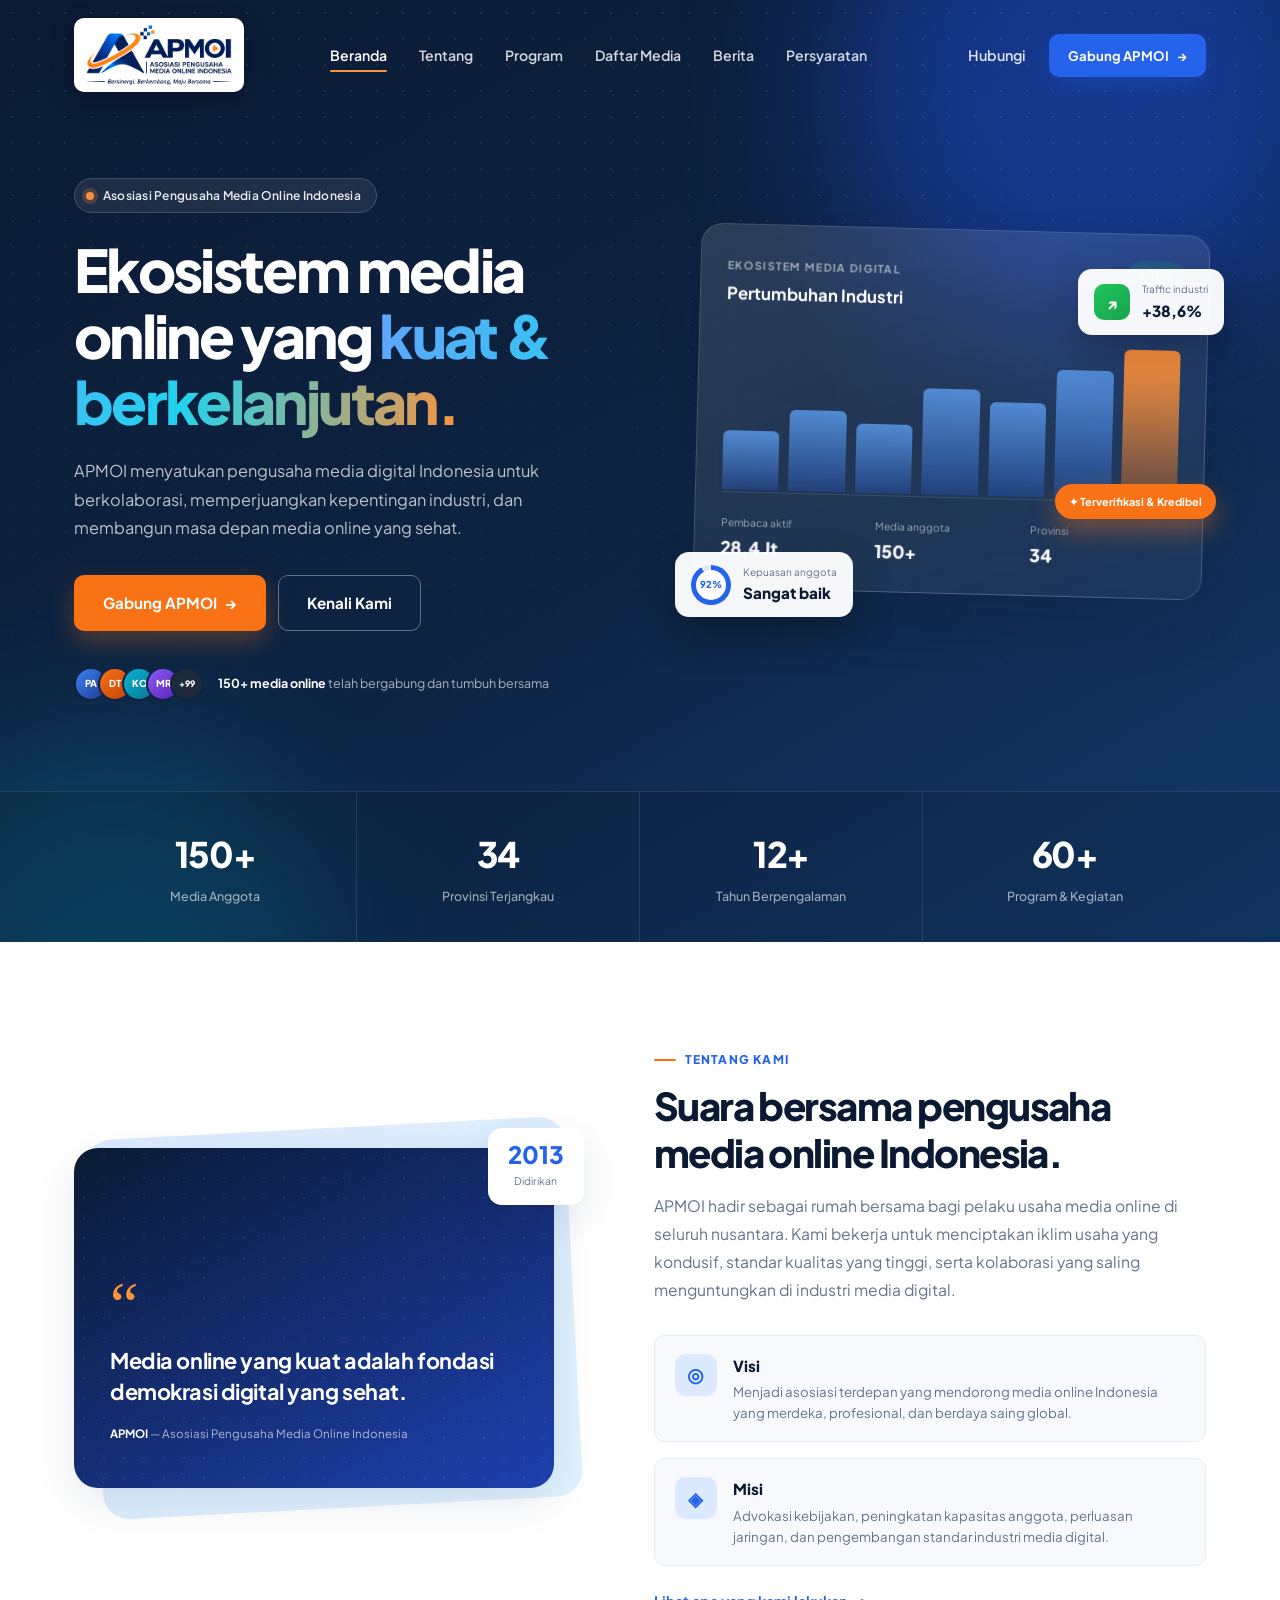
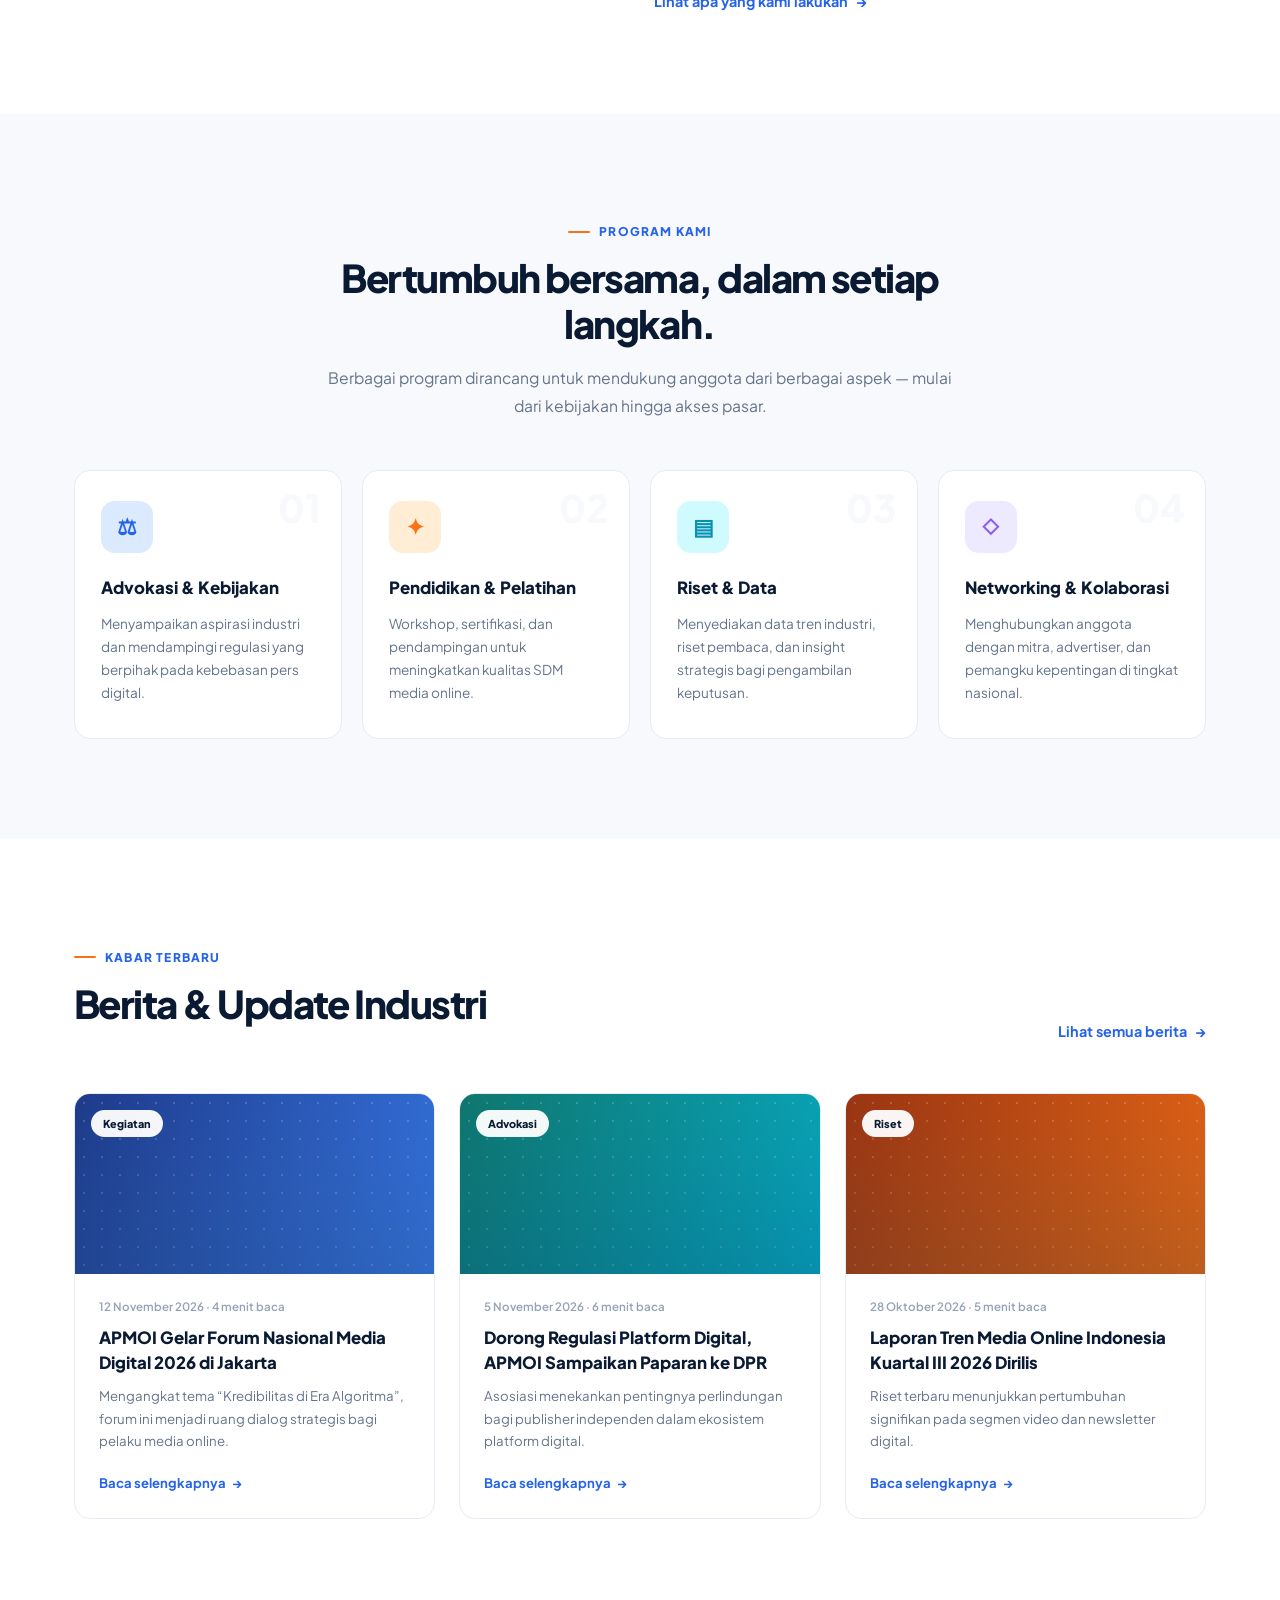
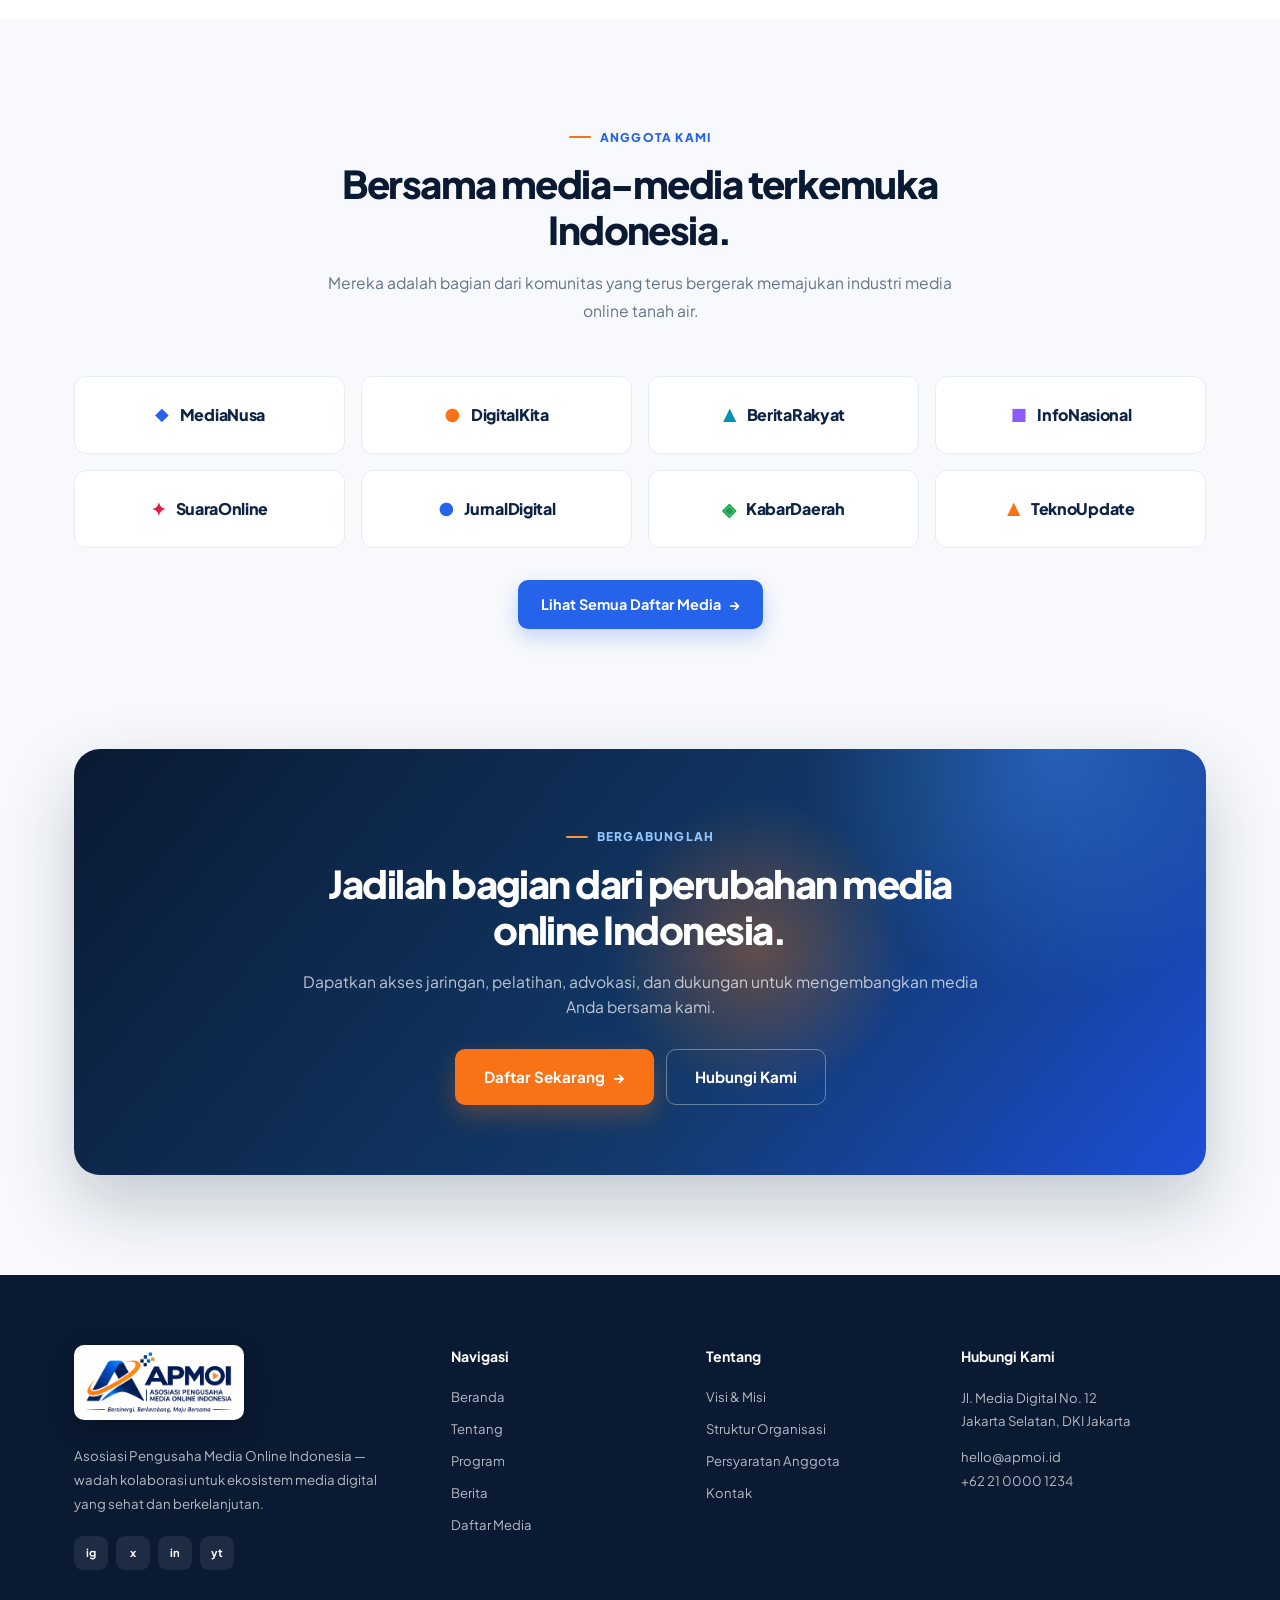
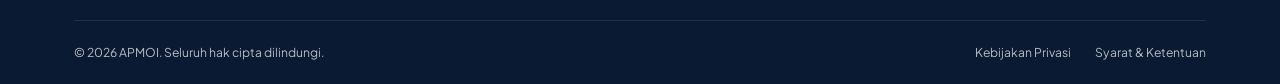
==== index.html @ 380a8fff "Tema website APMOI: halaman, direktori media, syarat anggota, PWA" ====
<!DOCTYPE html>
<html lang="id">
<head>
  <meta charset="UTF-8" />
  <meta name="viewport" content="width=device-width, initial-scale=1.0" />
  <meta name="description" content="APMOI — Asosiasi Pengusaha Media Online Indonesia. Wadah kolaborasi, advokasi, dan pertumbuhan ekosistem media digital tanah air." />
  <title>APMOI — Asosiasi Pengusaha Media Online Indonesia</title>
  <link rel="preload" as="image" href="assets/apmoi-logo-transparent.png" />
  <link rel="preconnect" href="https://fonts.googleapis.com" />
  <link rel="preconnect" href="https://fonts.gstatic.com" crossorigin />
  <link href="https://fonts.googleapis.com/css2?family=Plus+Jakarta+Sans:wght@400;500;600;700;800&display=swap" rel="stylesheet" />
  <link rel="stylesheet" href="css/style.css" />
  <link rel="manifest" href="manifest.webmanifest" />
  <meta name="theme-color" content="#0a1a33" />
  <meta name="mobile-web-app-capable" content="yes" />
  <link rel="apple-touch-icon" href="assets/icon-192.png" />
</head>
<body data-page="home">
  <!-- ===== Header ===== -->
  <header class="site-header" id="header">
    <div class="container header-inner">
      <a href="index.html" class="brand" aria-label="APMOI Beranda">
        <span class="brand-plate">
          <img src="assets/apmoi-logo-transparent.png" alt="APMOI — Asosiasi Pengusaha Media Online Indonesia" class="brand-logo" width="722" height="300" />
        </span>
      </a>

      <nav class="nav" id="nav" aria-label="Navigasi utama">
        <a href="index.html" class="nav-link active" data-nav="home">Beranda</a>
        <a href="tentang.html" class="nav-link" data-nav="tentang">Tentang</a>
        <a href="program.html" class="nav-link" data-nav="program">Program</a>
        <a href="daftar-media.html" class="nav-link" data-nav="media">Daftar Media</a>
        <a href="berita.html" class="nav-link" data-nav="berita">Berita</a>
        <a href="persyaratan.html" class="nav-link" data-nav="persyaratan">Persyaratan</a>
      </nav>

      <div class="header-actions">
        <a href="kontak.html" class="btn btn-ghost">Hubungi</a>
        <a href="pendaftaran.html" class="btn btn-primary btn-sm">Gabung APMOI <span aria-hidden="true">→</span></a>
      </div>

      <button class="menu-toggle" id="menuToggle" aria-label="Buka menu" aria-expanded="false">
        <span></span><span></span><span></span>
      </button>
    </div>
  </header>

  <main>
    <!-- ===== Hero ===== -->
    <section class="hero" id="beranda">
      <div class="hero-bg" aria-hidden="true">
        <div class="blob blob-1"></div>
        <div class="blob blob-2"></div>
        <div class="grid-overlay"></div>
      </div>
      <div class="container hero-inner">
        <div class="hero-copy">
          <div class="eyebrow reveal">
            <span class="eyebrow-dot"></span>
            Asosiasi Pengusaha Media Online Indonesia
          </div>
          <h1 class="reveal">Ekosistem media online yang <span class="grad-text">kuat & berkelanjutan.</span></h1>
          <p class="hero-desc reveal">
            APMOI menyatukan pengusaha media digital Indonesia untuk berkolaborasi,
            memperjuangkan kepentingan industri, dan membangun masa depan media online yang sehat.
          </p>
          <div class="hero-actions reveal">
            <a href="pendaftaran.html" class="btn btn-accent btn-lg">Gabung APMOI <span aria-hidden="true">→</span></a>
            <a href="tentang.html" class="btn btn-outline-light btn-lg">Kenali Kami</a>
          </div>
          <div class="hero-trust reveal">
            <div class="avatars" aria-hidden="true">
              <span>PA</span><span>DT</span><span>KO</span><span>MR</span><span>+99</span>
            </div>
            <p><strong>150+ media online</strong> telah bergabung dan tumbuh bersama</p>
          </div>
        </div>

        <div class="hero-visual reveal" aria-hidden="true">
          <div class="visual-card main-card">
            <div class="card-top">
              <div>
                <span class="card-label">Ekosistem Media Digital</span>
                <h3>Pertumbuhan Industri</h3>
              </div>
              <span class="badge-live"><i></i> Live</span>
            </div>
            <div class="chart">
              <div class="chart-bar" style="--h:38%"><span></span></div>
              <div class="chart-bar" style="--h:52%"><span></span></div>
              <div class="chart-bar" style="--h:44%"><span></span></div>
              <div class="chart-bar" style="--h:68%"><span></span></div>
              <div class="chart-bar" style="--h:60%"><span></span></div>
              <div class="chart-bar" style="--h:82%"><span></span></div>
              <div class="chart-bar active" style="--h:96%"><span></span></div>
            </div>
            <div class="card-foot">
              <div><small>Pembaca aktif</small><strong>28,4 Jt</strong></div>
              <div><small>Media anggota</small><strong>150+</strong></div>
              <div><small>Provinsi</small><strong>34</strong></div>
            </div>
          </div>

          <div class="float-card float-1">
            <div class="float-icon">↗</div>
            <div><small>Traffic industri</small><strong>+38,6%</strong></div>
          </div>
          <div class="float-card float-2">
            <div class="float-ring"><span>92%</span></div>
            <div><small>Kepuasan anggota</small><strong>Sangat baik</strong></div>
          </div>
          <div class="float-chip">✦ Terverifikasi & Kredibel</div>
        </div>
      </div>

      <div class="hero-stats">
        <div class="container stats-grid">
          <div class="stat reveal"><strong data-count="150" data-suffix="+">0</strong><span>Media Anggota</span></div>
          <div class="stat reveal"><strong data-count="34">0</strong><span>Provinsi Terjangkau</span></div>
          <div class="stat reveal"><strong data-count="12" data-suffix="+">0</strong><span>Tahun Berpengalaman</span></div>
          <div class="stat reveal"><strong data-count="60" data-suffix="+">0</strong><span>Program & Kegiatan</span></div>
        </div>
      </div>
    </section>

    <!-- ===== Tentang ===== -->
    <section class="section about" id="tentang">
      <div class="container about-grid">
        <div class="about-visual reveal">
          <div class="about-shape"></div>
          <div class="about-img-card">
            <div class="about-pattern"></div>
            <div class="about-quote">
              <span class="quote-mark">“</span>
              <p>Media online yang kuat adalah fondasi demokrasi digital yang sehat.</p>
              <div class="quote-by"><span>APMOI</span> — Asosiasi Pengusaha Media Online Indonesia</div>
            </div>
          </div>
          <div class="about-badge">
            <strong>2013</strong>
            <small>Didirikan</small>
          </div>
        </div>

        <div class="about-copy">
          <div class="section-tag reveal"><span></span> Tentang Kami</div>
          <h2 class="section-title reveal">Suara bersama pengusaha media online Indonesia.</h2>
          <p class="section-desc reveal">
            APMOI hadir sebagai rumah bersama bagi pelaku usaha media online di seluruh nusantara.
            Kami bekerja untuk menciptakan iklim usaha yang kondusif, standar kualitas yang tinggi,
            serta kolaborasi yang saling menguntungkan di industri media digital.
          </p>

          <div class="vision-mission reveal">
            <div class="vm-item">
              <div class="vm-icon">◎</div>
              <div><h4>Visi</h4><p>Menjadi asosiasi terdepan yang mendorong media online Indonesia yang merdeka, profesional, dan berdaya saing global.</p></div>
            </div>
            <div class="vm-item">
              <div class="vm-icon">◈</div>
              <div><h4>Misi</h4><p>Advokasi kebijakan, peningkatan kapasitas anggota, perluasan jaringan, dan pengembangan standar industri media digital.</p></div>
            </div>
          </div>

          <a href="program.html" class="link-arrow reveal">Lihat apa yang kami lakukan <span>→</span></a>
        </div>
      </div>
    </section>

    <!-- ===== Program ===== -->
    <section class="section programs" id="program">
      <div class="container">
        <div class="section-head center">
          <div class="section-tag reveal"><span></span> Program Kami</div>
          <h2 class="section-title reveal">Bertumbuh bersama, dalam setiap langkah.</h2>
          <p class="section-desc reveal">Berbagai program dirancang untuk mendukung anggota dari berbagai aspek — mulai dari kebijakan hingga akses pasar.</p>
        </div>

        <div class="program-grid">
          <article class="program-card reveal">
            <div class="program-icon blue">⚖︎</div>
            <h3>Advokasi & Kebijakan</h3>
            <p>Menyampaikan aspirasi industri dan mendampingi regulasi yang berpihak pada kebebasan pers digital.</p>
            <span class="program-num">01</span>
          </article>
          <article class="program-card reveal">
            <div class="program-icon orange">✦</div>
            <h3>Pendidikan & Pelatihan</h3>
            <p>Workshop, sertifikasi, dan pendampingan untuk meningkatkan kualitas SDM media online.</p>
            <span class="program-num">02</span>
          </article>
          <article class="program-card reveal">
            <div class="program-icon cyan">▤</div>
            <h3>Riset & Data</h3>
            <p>Menyediakan data tren industri, riset pembaca, dan insight strategis bagi pengambilan keputusan.</p>
            <span class="program-num">03</span>
          </article>
          <article class="program-card reveal">
            <div class="program-icon purple">◇</div>
            <h3>Networking & Kolaborasi</h3>
            <p>Menghubungkan anggota dengan mitra, advertiser, dan pemangku kepentingan di tingkat nasional.</p>
            <span class="program-num">04</span>
          </article>
        </div>
      </div>
    </section>

    <!-- ===== Berita ===== -->
    <section class="section news" id="berita">
      <div class="container">
        <div class="section-head row">
          <div>
            <div class="section-tag reveal"><span></span> Kabar Terbaru</div>
            <h2 class="section-title reveal">Berita & Update Industri</h2>
          </div>
          <a href="berita.html" class="link-arrow reveal">Lihat semua berita <span>→</span></a>
        </div>

        <div class="news-grid">
          <article class="news-card reveal">
            <div class="news-thumb thumb-1"><span class="news-cat">Kegiatan</span></div>
            <div class="news-body">
              <div class="news-meta">12 November 2026 · 4 menit baca</div>
              <h3>APMOI Gelar Forum Nasional Media Digital 2026 di Jakarta</h3>
              <p>Mengangkat tema “Kredibilitas di Era Algoritma”, forum ini menjadi ruang dialog strategis bagi pelaku media online.</p>
              <a href="artikel.html?id=1" class="read-more">Baca selengkapnya <span>→</span></a>
            </div>
          </article>
          <article class="news-card reveal">
            <div class="news-thumb thumb-2"><span class="news-cat">Advokasi</span></div>
            <div class="news-body">
              <div class="news-meta">5 November 2026 · 6 menit baca</div>
              <h3>Dorong Regulasi Platform Digital, APMOI Sampaikan Paparan ke DPR</h3>
              <p>Asosiasi menekankan pentingnya perlindungan bagi publisher independen dalam ekosistem platform digital.</p>
              <a href="artikel.html?id=2" class="read-more">Baca selengkapnya <span>→</span></a>
            </div>
          </article>
          <article class="news-card reveal">
            <div class="news-thumb thumb-3"><span class="news-cat">Riset</span></div>
            <div class="news-body">
              <div class="news-meta">28 Oktober 2026 · 5 menit baca</div>
              <h3>Laporan Tren Media Online Indonesia Kuartal III 2026 Dirilis</h3>
              <p>Riset terbaru menunjukkan pertumbuhan signifikan pada segmen video dan newsletter digital.</p>
              <a href="artikel.html?id=3" class="read-more">Baca selengkapnya <span>→</span></a>
            </div>
          </article>
        </div>
      </div>
    </section>

    <!-- ===== Anggota ===== -->
    <section class="section members" id="anggota">
      <div class="container">
        <div class="section-head center">
          <div class="section-tag reveal"><span></span> Anggota Kami</div>
          <h2 class="section-title reveal">Bersama media-media terkemuka Indonesia.</h2>
          <p class="section-desc reveal">Mereka adalah bagian dari komunitas yang terus bergerak memajukan industri media online tanah air.</p>
        </div>
        <div class="logo-cloud reveal">
          <a class="logo-item" href="media-detail.html?id=0"><span class="logo-glyph g1">◆</span> MediaNusa</a>
          <a class="logo-item" href="media-detail.html?id=1"><span class="logo-glyph g2">●</span> DigitalKita</a>
          <a class="logo-item" href="media-detail.html?id=2"><span class="logo-glyph g3">▲</span> BeritaRakyat</a>
          <a class="logo-item" href="media-detail.html?id=3"><span class="logo-glyph g4">■</span> InfoNasional</a>
          <a class="logo-item" href="media-detail.html?id=4"><span class="logo-glyph g5">✦</span> SuaraOnline</a>
          <a class="logo-item" href="media-detail.html?id=5"><span class="logo-glyph g6">●</span> JurnalDigital</a>
          <a class="logo-item" href="media-detail.html?id=6"><span class="logo-glyph g7">◈</span> KabarDaerah</a>
          <a class="logo-item" href="media-detail.html?id=7"><span class="logo-glyph g8">▲</span> TeknoUpdate</a>
        </div>
        <div class="center" style="text-align:center;margin-top:32px"><a href="daftar-media.html" class="btn btn-primary">Lihat Semua Daftar Media <span>→</span></a></div>
      </div>
    </section>

    <!-- ===== CTA Gabung ===== -->
    <section class="cta" id="gabung">
      <div class="container">
        <div class="cta-box reveal">
          <div class="cta-glow" aria-hidden="true"></div>
          <div class="cta-content">
            <div class="section-tag light"><span></span> Bergabunglah</div>
            <h2>Jadilah bagian dari perubahan media online Indonesia.</h2>
            <p>Dapatkan akses jaringan, pelatihan, advokasi, dan dukungan untuk mengembangkan media Anda bersama kami.</p>
            <div class="cta-actions">
              <a href="pendaftaran.html" class="btn btn-accent btn-lg">Daftar Sekarang <span>→</span></a>
              <a href="kontak.html" class="btn btn-outline-light btn-lg">Hubungi Kami</a>
            </div>
          </div>
        </div>
      </div>
    </section>
  </main>

  <!-- ===== Footer ===== -->
  <footer class="site-footer" id="kontak">
    <div class="container">
      <div class="footer-grid">
        <div class="footer-brand">
          <a href="index.html" class="brand">
            <span class="brand-plate">
              <img src="assets/apmoi-logo-transparent.png" alt="APMOI — Asosiasi Pengusaha Media Online Indonesia" class="brand-logo" width="722" height="300" />
            </span>
          </a>
          <p>Asosiasi Pengusaha Media Online Indonesia — wadah kolaborasi untuk ekosistem media digital yang sehat dan berkelanjutan.</p>
          <div class="socials">
            <a href="https://instagram.com" target="_blank" rel="noopener" aria-label="Instagram">ig</a>
            <a href="https://x.com" target="_blank" rel="noopener" aria-label="Twitter">x</a>
            <a href="https://linkedin.com" target="_blank" rel="noopener" aria-label="LinkedIn">in</a>
            <a href="https://youtube.com" target="_blank" rel="noopener" aria-label="YouTube">yt</a>
          </div>
        </div>
        <div class="footer-col">
          <h4>Navigasi</h4>
          <a href="index.html">Beranda</a>
          <a href="tentang.html">Tentang</a>
          <a href="program.html">Program</a>
          <a href="berita.html">Berita</a>
          <a href="daftar-media.html">Daftar Media</a>
        </div>
        <div class="footer-col">
          <h4>Tentang</h4>
          <a href="tentang.html#visi-misi">Visi & Misi</a>
          <a href="tentang.html#struktur">Struktur Organisasi</a>
          <a href="persyaratan.html">Persyaratan Anggota</a>
          <a href="kontak.html">Kontak</a>
        </div>
        <div class="footer-col">
          <h4>Hubungi Kami</h4>
          <p>Jl. Media Digital No. 12<br />Jakarta Selatan, DKI Jakarta</p>
          <p>hello@apmoi.id<br />+62 21 0000 1234</p>
        </div>
      </div>
      <div class="footer-bottom">
        <p>© 2026 APMOI. Seluruh hak cipta dilindungi.</p>
        <div><a href="kebijakan.html">Kebijakan Privasi</a><a href="kebijakan.html#syarat">Syarat & Ketentuan</a></div>
      </div>
    </div>
  </footer>

  <script src="js/main.js"></script>
  <script>
    if ("serviceWorker" in navigator) {
      window.addEventListener("load", () => navigator.serviceWorker.register("sw.js").catch(() => {}));
    }
  </script>
</body>
</html>
---- css/style.css ----
/* ============================================================
   APMOI — Asosiasi Pengusaha Media Online Indonesia
   Website theme
   ============================================================ */

:root {
  --navy: #0a1a33;
  --navy-2: #0e2444;
  --navy-3: #13315c;
  --blue: #2563eb;
  --blue-light: #3b82f6;
  --cyan: #06b6d4;
  --orange: #f97316;
  --orange-light: #fb923c;
  --purple: #8b5cf6;
  --bg: #f7f9fc;
  --white: #ffffff;
  --text: #1e293b;
  --muted: #64748b;
  --muted-light: #94a3b8;
  --border: #e6ecf3;
  --radius: 16px;
  --radius-sm: 10px;
  --shadow-sm: 0 4px 16px rgba(15, 36, 70, 0.06);
  --shadow-md: 0 14px 40px rgba(15, 36, 70, 0.1);
  --shadow-lg: 0 30px 70px rgba(10, 26, 51, 0.22);
  --transition: 0.3s cubic-bezier(0.4, 0, 0.2, 1);
  --max: 1180px;
}

* { margin: 0; padding: 0; box-sizing: border-box; }

html { scroll-behavior: smooth; }

body {
  font-family: "Plus Jakarta Sans", sans-serif;
  color: var(--text);
  background: var(--bg);
  line-height: 1.6;
  -webkit-font-smoothing: antialiased;
  overflow-x: hidden;
}

a { text-decoration: none; color: inherit; }
img { max-width: 100%; display: block; }
button { font-family: inherit; cursor: pointer; }

.container { width: 100%; max-width: var(--max); margin: 0 auto; padding: 0 24px; }

/* ---------- Buttons ---------- */
.btn {
  display: inline-flex;
  align-items: center;
  justify-content: center;
  gap: 8px;
  padding: 12px 22px;
  border-radius: 10px;
  font-size: 0.9rem;
  font-weight: 700;
  border: 1.5px solid transparent;
  transition: all var(--transition);
  white-space: nowrap;
}
.btn span { transition: transform var(--transition); }
.btn:hover span { transform: translateX(4px); }
.btn-sm { padding: 10px 18px; font-size: 0.82rem; }
.btn-lg { padding: 15px 28px; font-size: 0.95rem; }
.btn-primary { background: var(--blue); color: #fff; box-shadow: 0 8px 20px rgba(37, 99, 235, 0.25); }
.btn-primary:hover { background: #1d4ed8; transform: translateY(-2px); box-shadow: 0 12px 26px rgba(37, 99, 235, 0.35); }
.btn-ghost { color: var(--navy); font-weight: 600; padding: 10px 14px; }
.btn-ghost:hover { color: var(--blue); }
.btn-accent { background: var(--orange); color: #fff; box-shadow: 0 10px 24px rgba(249, 115, 22, 0.3); }
.btn-accent:hover { background: #ea580c; transform: translateY(-2px); box-shadow: 0 14px 30px rgba(249, 115, 22, 0.42); }
.btn-outline-light { color: #fff; border-color: rgba(255,255,255,0.35); }
.btn-outline-light:hover { background: rgba(255,255,255,0.1); border-color: rgba(255,255,255,0.6); transform: translateY(-2px); }

/* ---------- Header ---------- */
.site-header {
  position: fixed;
  top: 0; left: 0; right: 0;
  z-index: 100;
  padding: 18px 0;
  transition: all var(--transition);
}
.site-header.scrolled {
  background: rgba(255,255,255,0.92);
  backdrop-filter: blur(14px);
  -webkit-backdrop-filter: blur(14px);
  box-shadow: 0 1px 0 var(--border), 0 8px 30px rgba(15,36,70,0.06);
  padding: 12px 0;
}
.header-inner { display: flex; align-items: center; justify-content: space-between; gap: 24px; }

.brand { display: inline-flex; align-items: center; flex: none; }
.brand-plate {
  display: block;
  background: #fff;
  border-radius: 10px;
  padding: 6px 10px;
  box-shadow: 0 8px 24px rgba(0, 0, 0, 0.22);
  transition: all var(--transition);
}
.brand-logo { display: block; width: 150px; height: auto; }
.site-header.scrolled .brand-plate {
  background: transparent;
  box-shadow: none;
  padding: 6px 0;
}
.site-footer .brand-plate { box-shadow: 0 8px 24px rgba(0, 0, 0, 0.28); }

.nav { display: flex; align-items: center; gap: 4px; }
.nav-link {
  color: rgba(255,255,255,0.82);
  font-size: 0.88rem;
  font-weight: 600;
  padding: 9px 14px;
  border-radius: 8px;
  transition: all var(--transition);
  position: relative;
}
.nav-link:hover, .nav-link.active { color: #fff; }
.nav-link.active::after {
  content: ""; position: absolute; left: 14px; right: 14px; bottom: 3px;
  height: 2px; border-radius: 2px; background: var(--orange-light);
}
.site-header.scrolled .nav-link { color: var(--muted); }
.site-header.scrolled .nav-link:hover, .site-header.scrolled .nav-link.active { color: var(--blue); }
.site-header.scrolled .nav-link.active::after { background: var(--blue); }

.header-actions { display: flex; align-items: center; gap: 8px; }
.site-header:not(.scrolled) .btn-ghost { color: rgba(255,255,255,0.85); }
.site-header:not(.scrolled) .btn-ghost:hover { color: #fff; }

.menu-toggle { display: none; background: none; border: 0; width: 42px; height: 42px; padding: 10px; }
.menu-toggle span { display: block; height: 2px; background: #fff; border-radius: 2px; margin: 5px 0; transition: all var(--transition); }
.site-header.scrolled .menu-toggle span { background: var(--navy); }

/* ---------- Hero ---------- */
.hero {
  position: relative;
  background: linear-gradient(150deg, #0a1a33 0%, #0e2444 55%, #123a6b 100%);
  color: #fff;
  padding-top: 178px;
  overflow: hidden;
}
.hero-bg { position: absolute; inset: 0; overflow: hidden; pointer-events: none; }
.blob { position: absolute; border-radius: 50%; filter: blur(80px); opacity: 0.5; }
.blob-1 { width: 520px; height: 520px; background: #1d4ed8; top: -180px; right: -80px; }
.blob-2 { width: 420px; height: 420px; background: #0891b2; bottom: -220px; left: -100px; opacity: 0.3; }
.grid-overlay {
  position: absolute; inset: 0;
  background-image: radial-gradient(rgba(255,255,255,0.09) 1px, transparent 1px);
  background-size: 26px 26px;
  mask-image: linear-gradient(to bottom, black, transparent 85%);
  -webkit-mask-image: linear-gradient(to bottom, black, transparent 85%);
}
.hero-inner {
  position: relative; z-index: 2;
  display: grid; grid-template-columns: 1.05fr 0.95fr;
  align-items: center; gap: 60px;
  padding-bottom: 90px;
}
.eyebrow {
  display: inline-flex; align-items: center; gap: 9px;
  background: rgba(255,255,255,0.08);
  border: 1px solid rgba(255,255,255,0.14);
  padding: 7px 15px 7px 11px; border-radius: 100px;
  font-size: 0.75rem; font-weight: 600; letter-spacing: 0.02em;
  color: rgba(255,255,255,0.9);
  margin-bottom: 24px;
}
.eyebrow-dot { width: 8px; height: 8px; border-radius: 50%; background: var(--orange-light); box-shadow: 0 0 0 4px rgba(251,146,60,0.2); }
.hero h1 { font-size: clamp(2.5rem, 4.6vw, 4rem); line-height: 1.12; font-weight: 800; letter-spacing: -0.045em; margin-bottom: 22px; }
.grad-text { background: linear-gradient(100deg, #60a5fa 0%, #22d3ee 50%, #fb923c 100%); -webkit-background-clip: text; background-clip: text; color: transparent; }
.hero-desc { color: rgba(255,255,255,0.72); font-size: 1.02rem; max-width: 520px; margin-bottom: 32px; line-height: 1.75; }
.hero-actions { display: flex; flex-wrap: wrap; gap: 12px; margin-bottom: 36px; }
.hero-trust { display: flex; align-items: center; gap: 14px; }
.avatars { display: flex; }
.avatars span {
  width: 34px; height: 34px; border-radius: 50%;
  display: grid; place-items: center;
  font-size: 0.6rem; font-weight: 800; color: #fff;
  border: 2px solid var(--navy-2); margin-left: -10px;
  background: linear-gradient(135deg, #3b82f6, #1e3a8a);
}
.avatars span:first-child { margin-left: 0; }
.avatars span:nth-child(2) { background: linear-gradient(135deg, #f97316, #c2410c); }
.avatars span:nth-child(3) { background: linear-gradient(135deg, #06b6d4, #0e7490); }
.avatars span:nth-child(4) { background: linear-gradient(135deg, #8b5cf6, #5b21b6); }
.avatars span:nth-child(5) { background: #1e293b; font-size: 0.55rem; }
.hero-trust p { font-size: 0.78rem; color: rgba(255,255,255,0.65); }
.hero-trust strong { color: #fff; }

/* Hero visual */
.hero-visual { position: relative; min-height: 420px; }
.visual-card {
  background: linear-gradient(160deg, rgba(255,255,255,0.12), rgba(255,255,255,0.04));
  border: 1px solid rgba(255,255,255,0.16);
  backdrop-filter: blur(18px); -webkit-backdrop-filter: blur(18px);
  border-radius: 22px; padding: 26px;
  box-shadow: var(--shadow-lg);
}
.main-card { position: relative; z-index: 2; transform: rotate(1.5deg); transition: transform 0.5s ease; }
.main-card:hover { transform: rotate(0deg) translateY(-6px); }
.card-top { display: flex; justify-content: space-between; align-items: flex-start; margin-bottom: 26px; }
.card-label { font-size: 0.68rem; text-transform: uppercase; letter-spacing: 0.12em; color: rgba(255,255,255,0.55); font-weight: 700; }
.card-top h3 { font-size: 1.05rem; font-weight: 700; margin-top: 4px; }
.badge-live { display: inline-flex; align-items: center; gap: 6px; font-size: 0.68rem; font-weight: 700; background: rgba(16,185,129,0.16); color: #6ee7b7; padding: 5px 10px; border-radius: 100px; }
.badge-live i { width: 6px; height: 6px; border-radius: 50%; background: #34d399; box-shadow: 0 0 8px #34d399; }
.chart { height: 160px; display: flex; align-items: flex-end; gap: 10px; padding-bottom: 2px; border-bottom: 1px solid rgba(255,255,255,0.12); }
.chart-bar { flex: 1; height: var(--h); position: relative; }
.chart-bar span {
  position: absolute; bottom: 0; left: 0; right: 0; height: 100%;
  background: linear-gradient(180deg, rgba(96,165,250,0.75), rgba(37,99,235,0.25));
  border-radius: 6px 6px 0 0;
  transform-origin: bottom;
  animation: growBar 1s cubic-bezier(0.2,0.8,0.2,1) backwards;
}
.chart-bar:nth-child(1) span { animation-delay: 0.1s; }
.chart-bar:nth-child(2) span { animation-delay: 0.18s; }
.chart-bar:nth-child(3) span { animation-delay: 0.26s; }
.chart-bar:nth-child(4) span { animation-delay: 0.34s; }
.chart-bar:nth-child(5) span { animation-delay: 0.42s; }
.chart-bar:nth-child(6) span { animation-delay: 0.5s; }
.chart-bar:nth-child(7) span { animation-delay: 0.58s; }
.chart-bar.active span { background: linear-gradient(180deg, #fb923c, rgba(249,115,22,0.3)); }
@keyframes growBar { from { transform: scaleY(0); } to { transform: scaleY(1); } }
.card-foot { display: grid; grid-template-columns: repeat(3, 1fr); gap: 8px; margin-top: 22px; }
.card-foot div { display: flex; flex-direction: column; }
.card-foot small { font-size: 0.65rem; color: rgba(255,255,255,0.55); }
.card-foot strong { font-size: 1.1rem; font-weight: 800; margin-top: 2px; }

.float-card {
  position: absolute; z-index: 3;
  display: flex; align-items: center; gap: 12px;
  background: rgba(255,255,255,0.96);
  color: var(--navy);
  border-radius: 14px; padding: 12px 16px;
  box-shadow: 0 18px 40px rgba(0,0,0,0.25);
  animation: floaty 5s ease-in-out infinite;
}
.float-card small { display: block; font-size: 0.63rem; color: var(--muted); }
.float-card strong { font-size: 0.95rem; font-weight: 800; }
.float-1 { top: 40px; right: -18px; }
.float-2 { bottom: 32px; left: -22px; animation-delay: -2.5s; }
.float-icon { width: 36px; height: 36px; border-radius: 10px; display: grid; place-items: center; font-weight: 800; color: #fff; background: linear-gradient(135deg, #22c55e, #16a34a); font-size: 1rem; }
.float-ring { width: 40px; height: 40px; border-radius: 50%; display: grid; place-items: center; background: conic-gradient(var(--blue) 0 92%, #e2e8f0 92%); position: relative; }
.float-ring::before { content: ""; position: absolute; inset: 5px; border-radius: 50%; background: #fff; }
.float-ring span { position: relative; z-index: 1; font-size: 0.6rem; font-weight: 800; color: var(--blue); }
.float-chip {
  position: absolute; z-index: 3; bottom: 130px; right: -10px;
  background: var(--orange); color: #fff; font-size: 0.68rem; font-weight: 700;
  padding: 9px 14px; border-radius: 100px; box-shadow: 0 12px 26px rgba(249,115,22,0.4);
  animation: floaty 6s ease-in-out infinite reverse;
}
@keyframes floaty { 0%,100% { transform: translateY(0); } 50% { transform: translateY(-12px); } }

/* Hero stats */
.hero-stats { position: relative; z-index: 2; border-top: 1px solid rgba(255,255,255,0.1); background: rgba(0,0,0,0.12); }
.stats-grid { display: grid; grid-template-columns: repeat(4, 1fr); }
.stat { text-align: center; padding: 34px 12px; border-right: 1px solid rgba(255,255,255,0.1); }
.stat:last-child { border-right: 0; }
.stat strong { display: block; font-size: 2.2rem; font-weight: 800; letter-spacing: -0.04em; }
.stat span { font-size: 0.78rem; color: rgba(255,255,255,0.6); font-weight: 500; }

/* ---------- Sections ---------- */
.section { padding: 100px 0; }
.section-tag {
  display: inline-flex; align-items: center; gap: 9px;
  font-size: 0.75rem; font-weight: 800; letter-spacing: 0.1em;
  text-transform: uppercase; color: var(--blue);
  margin-bottom: 14px;
}
.section-tag span { width: 22px; height: 2px; background: var(--orange); border-radius: 2px; }
.section-tag.light { color: #93c5fd; }
.section-tag.light span { background: var(--orange-light); }
.section-title { font-size: clamp(1.9rem, 3vw, 2.6rem); line-height: 1.2; font-weight: 800; letter-spacing: -0.04em; color: var(--navy); margin-bottom: 16px; }
.section-desc { color: var(--muted); font-size: 0.98rem; line-height: 1.8; }
.section-head { margin-bottom: 50px; }
.section-head.center { text-align: center; max-width: 640px; margin-left: auto; margin-right: auto; }
.section-head.center .section-desc { margin-top: 4px; }
.section-head.row { display: flex; align-items: flex-end; justify-content: space-between; gap: 30px; }
.link-arrow { display: inline-flex; align-items: center; gap: 8px; color: var(--blue); font-weight: 700; font-size: 0.9rem; margin-top: 24px; }
.link-arrow span { transition: transform var(--transition); }
.link-arrow:hover span { transform: translateX(5px); }

/* ---------- About ---------- */
.about { background: var(--white); }
.about-grid { display: grid; grid-template-columns: 0.95fr 1.05fr; gap: 80px; align-items: center; }
.about-visual { position: relative; padding: 20px 20px 40px 0; }
.about-shape { position: absolute; inset: 0 0 20px 20px; background: linear-gradient(135deg, #dbeafe, #e0f2fe); border-radius: 26px; transform: rotate(-3deg); }
.about-img-card {
  position: relative; z-index: 2;
  background: linear-gradient(150deg, var(--navy), #1e40af);
  border-radius: 24px; padding: 44px 36px; min-height: 340px;
  display: flex; flex-direction: column; justify-content: flex-end;
  box-shadow: var(--shadow-md); overflow: hidden;
}
.about-pattern { position: absolute; inset: 0; background-image: radial-gradient(rgba(255,255,255,0.12) 1px, transparent 1px); background-size: 20px 20px; opacity: 0.6; }
.about-quote { position: relative; z-index: 2; color: #fff; }
.quote-mark { font-size: 4rem; line-height: 0.6; color: var(--orange-light); font-family: Georgia, serif; }
.about-quote p { font-size: 1.35rem; font-weight: 700; line-height: 1.45; letter-spacing: -0.02em; margin: 12px 0 18px; }
.quote-by { font-size: 0.72rem; color: rgba(255,255,255,0.65); }
.quote-by span { color: #fff; font-weight: 700; }
.about-badge {
  position: absolute; z-index: 3; right: -10px; top: 0;
  background: #fff; border-radius: 14px; padding: 14px 20px;
  box-shadow: var(--shadow-md); text-align: center;
}
.about-badge strong { display: block; font-size: 1.5rem; font-weight: 800; color: var(--blue); line-height: 1; }
.about-badge small { font-size: 0.65rem; color: var(--muted); }
.vision-mission { margin-top: 30px; display: grid; gap: 16px; }
.vm-item { display: flex; gap: 16px; background: var(--bg); border: 1px solid var(--border); border-radius: var(--radius-sm); padding: 18px 20px; transition: all var(--transition); }
.vm-item:hover { border-color: #bfdbfe; transform: translateX(4px); }
.vm-icon { width: 42px; height: 42px; flex: none; display: grid; place-items: center; border-radius: 11px; background: #dbeafe; color: var(--blue); font-size: 1.2rem; font-weight: 700; }
.vm-item h4 { font-size: 0.95rem; font-weight: 800; color: var(--navy); margin-bottom: 3px; }
.vm-item p { font-size: 0.83rem; color: var(--muted); line-height: 1.6; }

/* ---------- Programs ---------- */
.programs { background: var(--bg); }
.program-grid { display: grid; grid-template-columns: repeat(4, 1fr); gap: 20px; }
.program-card {
  position: relative; overflow: hidden;
  background: var(--white); border: 1px solid var(--border);
  border-radius: var(--radius); padding: 30px 26px 34px;
  transition: all var(--transition);
}
.program-card:hover { transform: translateY(-8px); box-shadow: var(--shadow-md); border-color: transparent; }
.program-card::before { content: ""; position: absolute; top: 0; left: 0; right: 0; height: 3px; background: var(--blue); transform: scaleX(0); transition: transform var(--transition); }
.program-card:hover::before { transform: scaleX(1); }
.program-icon { width: 52px; height: 52px; display: grid; place-items: center; border-radius: 14px; font-size: 1.4rem; font-weight: 700; margin-bottom: 22px; }
.program-icon.blue { background: #dbeafe; color: var(--blue); }
.program-icon.orange { background: #ffedd5; color: var(--orange); }
.program-icon.cyan { background: #cffafe; color: #0891b2; }
.program-icon.purple { background: #ede9fe; color: var(--purple); }
.program-card h3 { font-size: 1.05rem; font-weight: 800; color: var(--navy); margin-bottom: 10px; }
.program-card p { font-size: 0.85rem; color: var(--muted); line-height: 1.7; }
.program-num { position: absolute; right: 20px; top: 18px; font-size: 2.4rem; font-weight: 800; color: var(--bg); line-height: 1; }

/* ---------- News ---------- */
.news { background: var(--white); }
.news-grid { display: grid; grid-template-columns: repeat(3, 1fr); gap: 24px; }
.news-filter-bar { display: flex; flex-wrap: wrap; gap: 8px; margin-bottom: 28px; }
.news-filter { background: var(--white); border: 1px solid var(--border); color: var(--muted); font-size: 0.78rem; font-weight: 700; padding: 9px 16px; border-radius: 100px; transition: all var(--transition); }
.news-filter:hover { border-color: #bfdbfe; color: var(--blue); }
.news-filter.active { background: var(--navy); border-color: var(--navy); color: #fff; }
.news-card { background: var(--white); border: 1px solid var(--border); border-radius: var(--radius); overflow: hidden; transition: all var(--transition); }
.news-card.hidden { display: none; }
.news-card:hover { transform: translateY(-6px); box-shadow: var(--shadow-md); border-color: transparent; }
.news-thumb { height: 180px; position: relative; overflow: hidden; }
.news-thumb::after { content: ""; position: absolute; inset: 0; background: linear-gradient(to top, rgba(10,26,51,0.25), transparent); }
.thumb-1 { background: linear-gradient(135deg, #1e3a8a, #3b82f6); }
.thumb-2 { background: linear-gradient(135deg, #0f766e, #06b6d4); }
.thumb-3 { background: linear-gradient(135deg, #9a3412, #f97316); }
.news-thumb::before {
  content: ""; position: absolute; inset: 0;
  background-image: radial-gradient(rgba(255,255,255,0.18) 1.5px, transparent 1.5px);
  background-size: 18px 18px;
}
.news-cat { position: absolute; z-index: 2; top: 16px; left: 16px; background: rgba(255,255,255,0.95); color: var(--navy); font-size: 0.68rem; font-weight: 800; padding: 5px 12px; border-radius: 100px; }
.news-body { padding: 24px; }
.news-meta { font-size: 0.72rem; color: var(--muted-light); font-weight: 600; margin-bottom: 10px; }
.news-body h3 { font-size: 1.05rem; font-weight: 800; line-height: 1.45; color: var(--navy); margin-bottom: 10px; transition: color var(--transition); }
.news-card:hover .news-body h3 { color: var(--blue); }
.news-body p { font-size: 0.83rem; color: var(--muted); line-height: 1.7; margin-bottom: 16px; }
.read-more { font-size: 0.82rem; font-weight: 700; color: var(--blue); display: inline-flex; align-items: center; gap: 6px; }
.read-more span { transition: transform var(--transition); }
.read-more:hover span { transform: translateX(5px); }

/* ---------- Members ---------- */
.members { background: var(--bg); }
.logo-cloud { display: grid; grid-template-columns: repeat(4, 1fr); gap: 16px; }
.logo-item {
  display: flex; align-items: center; justify-content: center; gap: 10px;
  background: var(--white); border: 1px solid var(--border);
  border-radius: 12px; padding: 24px 12px;
  font-size: 1rem; font-weight: 800; color: var(--navy-2);
  letter-spacing: -0.02em; transition: all var(--transition);
}
.logo-item:hover { border-color: #bfdbfe; box-shadow: var(--shadow-sm); transform: translateY(-3px); color: var(--blue); }
.logo-glyph { font-size: 1.1rem; }
.g1 { color: var(--blue); } .g2 { color: var(--orange); } .g3 { color: #0891b2; } .g4 { color: var(--purple); }
.g5 { color: #e11d48; } .g6 { color: var(--blue); } .g7 { color: #16a34a; } .g8 { color: var(--orange); }

/* ---------- CTA ---------- */
.cta { padding: 20px 0 100px; background: var(--bg); }
.cta-box {
  position: relative; overflow: hidden;
  background: linear-gradient(130deg, #0a1a33, #123a6b 60%, #1d4ed8);
  border-radius: 26px; padding: 70px 60px; text-align: center;
  box-shadow: var(--shadow-lg);
}
.cta-glow { position: absolute; width: 500px; height: 500px; border-radius: 50%; background: radial-gradient(circle, rgba(59,130,246,0.5), transparent 70%); top: -250px; right: -100px; }
.cta-glow::after { content: ""; position: absolute; width: 300px; height: 300px; border-radius: 50%; background: radial-gradient(circle, rgba(249,115,22,0.35), transparent 70%); bottom: -100px; left: -200px; top: auto; right: auto; }
.cta-content { position: relative; z-index: 2; max-width: 700px; margin: 0 auto; }
.cta h2 { color: #fff; font-size: clamp(1.8rem, 3vw, 2.5rem); font-weight: 800; letter-spacing: -0.04em; line-height: 1.2; margin-bottom: 16px; }
.cta p { color: rgba(255,255,255,0.72); font-size: 0.98rem; margin-bottom: 30px; }
.cta-actions { display: flex; justify-content: center; flex-wrap: wrap; gap: 12px; }

/* ---------- Footer ---------- */
.site-footer { background: var(--navy); color: rgba(255,255,255,0.7); padding: 70px 0 0; }
.footer-grid { display: grid; grid-template-columns: 1.6fr 1fr 1fr 1.2fr; gap: 50px; padding-bottom: 50px; }
.footer-brand p { font-size: 0.83rem; line-height: 1.8; margin: 18px 0 20px; max-width: 320px; }
.socials { display: flex; gap: 8px; }
.socials a { width: 34px; height: 34px; display: grid; place-items: center; border-radius: 9px; background: rgba(255,255,255,0.08); color: #fff; font-size: 0.7rem; font-weight: 700; transition: all var(--transition); }
.socials a:hover { background: var(--blue); transform: translateY(-3px); }
.footer-col h4 { color: #fff; font-size: 0.88rem; font-weight: 700; margin-bottom: 18px; }
.footer-col a { display: block; font-size: 0.82rem; margin-bottom: 11px; transition: color var(--transition); }
.footer-col a:hover { color: #fff; }
.footer-col p { font-size: 0.82rem; line-height: 1.8; margin-bottom: 12px; }
.footer-bottom { border-top: 1px solid rgba(255,255,255,0.1); padding: 22px 0; display: flex; justify-content: space-between; align-items: center; gap: 20px; font-size: 0.76rem; }
.footer-bottom div { display: flex; gap: 24px; }
.footer-bottom a:hover { color: #fff; }

/* ---------- Reveal ---------- */
.reveal { opacity: 0; transform: translateY(24px); transition: opacity 0.7s ease, transform 0.7s ease; }
.reveal.visible { opacity: 1; transform: translateY(0); }
.program-grid .reveal:nth-child(2), .news-grid .reveal:nth-child(2), .stat.reveal:nth-child(2), .stats-grid .reveal:nth-child(2) { transition-delay: 0.1s; }
.program-grid .reveal:nth-child(3), .news-grid .reveal:nth-child(3), .stats-grid .reveal:nth-child(3) { transition-delay: 0.2s; }
.program-grid .reveal:nth-child(4), .stats-grid .reveal:nth-child(4) { transition-delay: 0.3s; }
.hero .reveal:nth-child(2) { transition-delay: 0.08s; }
.hero .reveal:nth-child(3) { transition-delay: 0.16s; }
.hero .reveal:nth-child(4) { transition-delay: 0.24s; }
.hero .reveal:nth-child(5) { transition-delay: 0.32s; }

/* ---------- Responsive ---------- */
@media (max-width: 1024px) {
  .hero-inner { gap: 36px; }
  .about-grid { gap: 40px; }
  .program-grid { grid-template-columns: repeat(2, 1fr); }
  .logo-cloud { grid-template-columns: repeat(4, 1fr); }
  .footer-grid { grid-template-columns: 1.4fr 1fr 1fr; }
  .footer-col:last-child { grid-column: 2 / -1; }
}

@media (max-width: 860px) {
  .nav {
    position: fixed; top: 0; right: 0; height: 100vh; width: 280px;
    background: var(--white); flex-direction: column; align-items: stretch;
    padding: 90px 24px 30px; gap: 4px;
    transform: translateX(100%); transition: transform var(--transition);
    box-shadow: -10px 0 40px rgba(0,0,0,0.1);
  }
  .nav.open { transform: translateX(0); }
  .nav-link { color: var(--navy); padding: 13px 12px; border-radius: 8px; }
  .nav-link.active { color: var(--blue); background: #eff6ff; }
  .nav-link.active::after { display: none; }
  .menu-toggle { display: block; z-index: 101; }
  .menu-toggle.open span:nth-child(1) { transform: translateY(7px) rotate(45deg); }
  .menu-toggle.open span:nth-child(2) { opacity: 0; }
  .menu-toggle.open span:nth-child(3) { transform: translateY(-7px) rotate(-45deg); }
  .header-actions { display: none; }
  .hero-inner { grid-template-columns: 1fr; padding-top: 20px; }
  .hero-visual { max-width: 520px; margin: 20px auto 0; width: 100%; }
  .hero { padding-top: 148px; }
  .about-grid { grid-template-columns: 1fr; }
  .about-visual { max-width: 520px; margin: 0 auto; width: 100%; }
  .news-grid { grid-template-columns: repeat(2, 1fr); }
  .news-card:last-child { grid-column: 1 / -1; }
  .section-head.row { flex-direction: column; align-items: flex-start; }
}

@media (max-width: 640px) {
  .container { padding: 0 18px; }
  .brand-logo { width: 126px; }
  .brand-plate { padding: 5px 8px; }
  .section { padding: 70px 0; }
  .hero h1 { font-size: 2.25rem; }
  .hero-desc { font-size: 0.92rem; }
  .stats-grid { grid-template-columns: repeat(2, 1fr); }
  .stat { border-bottom: 1px solid rgba(255,255,255,0.1); }
  .stat:nth-child(2) { border-right: 0; }
  .program-grid, .news-grid, .logo-cloud { grid-template-columns: 1fr; }
  .news-card:last-child { grid-column: auto; }
  .cta-box { padding: 50px 24px; }
  .footer-grid { grid-template-columns: 1fr 1fr; gap: 35px 20px; }
  .footer-brand { grid-column: 1 / -1; }
  .footer-col:last-child { grid-column: 1 / -1; }
  .footer-bottom { flex-direction: column; align-items: flex-start; }
  .float-1 { right: -6px; }
  .float-2 { left: -6px; }
  .float-chip { right: 0; }
}

@media (prefers-reduced-motion: reduce) {
  *, *::before, *::after { animation-duration: 0.01ms !important; transition-duration: 0.01ms !important; }
  .reveal { opacity: 1; transform: none; }
}

/* ============================================================
   Inner pages — direktori, persyaratan, form, artikel, dll.
   ============================================================ */

/* ---------- Page hero ---------- */
.page-hero {
  position: relative;
  overflow: hidden;
  background: linear-gradient(140deg, #0a1a33 0%, #0e2444 55%, #133a6b 100%);
  color: #fff;
  padding: 178px 0 76px;
}
.page-hero::before {
  content: ""; position: absolute; width: 620px; height: 620px; border-radius: 50%;
  background: radial-gradient(circle, rgba(37,99,235,0.45), transparent 70%);
  top: -300px; right: -120px; pointer-events: none;
}
.page-hero::after {
  content: ""; position: absolute; inset: 0; pointer-events: none;
  background-image: radial-gradient(rgba(255,255,255,0.08) 1px, transparent 1px);
  background-size: 24px 24px;
  mask-image: linear-gradient(to bottom, black, transparent 90%);
  -webkit-mask-image: linear-gradient(to bottom, black, transparent 90%);
}
.page-hero .container { position: relative; z-index: 2; }
.breadcrumb { display: flex; align-items: center; gap: 8px; font-size: 0.76rem; color: rgba(255,255,255,0.6); margin-bottom: 18px; }
.breadcrumb a:hover { color: #fff; }
.breadcrumb span:last-child { color: var(--orange-light); font-weight: 700; }
.page-hero h1 { font-size: clamp(2.1rem, 3.8vw, 3.2rem); line-height: 1.15; letter-spacing: -0.045em; font-weight: 800; margin-bottom: 14px; }
.page-hero p { max-width: 700px; color: rgba(255,255,255,0.72); font-size: 1rem; line-height: 1.8; }
.page-hero-actions { display: flex; flex-wrap: wrap; gap: 12px; margin-top: 28px; }

.page-section { padding: 80px 0; }
.page-section.alt { background: var(--white); }
.page-section.tint { background: var(--bg); }

/* ---------- Badges & pills ---------- */
.badge-soft { display: inline-flex; align-items: center; gap: 6px; font-size: 0.68rem; font-weight: 700; padding: 5px 10px; border-radius: 100px; background: #eff6ff; color: var(--blue); }
.badge-soft.orange { background: #fff7ed; color: #c2410c; }
.badge-soft.green { background: #ecfdf5; color: #059669; }
.badge-soft.purple { background: #f5f3ff; color: #7c3aed; }
.badge-soft.gray { background: #f1f5f9; color: var(--muted); }

/* ---------- Toolbar / filter ---------- */
.toolbar {
  display: flex; flex-wrap: wrap; gap: 12px; align-items: center;
  background: var(--white); border: 1px solid var(--border);
  border-radius: 14px; padding: 16px; box-shadow: var(--shadow-sm); margin-bottom: 26px;
}
.search-box { position: relative; flex: 1 1 260px; }
.search-box svg { position: absolute; left: 14px; top: 50%; transform: translateY(-50%); width: 17px; height: 17px; stroke: var(--muted-light); fill: none; stroke-width: 2; }
.search-box input { width: 100%; padding: 12px 14px 12px 42px; }
.toolbar select { flex: 0 1 190px; min-width: 150px; }
.toolbar-note { margin-left: auto; font-size: 0.78rem; color: var(--muted); font-weight: 600; white-space: nowrap; }
.toolbar-note strong { color: var(--blue); }
.btn-reset { background: none; border: 0; color: var(--muted); font-size: 0.78rem; font-weight: 700; padding: 8px 10px; border-radius: 8px; }
.btn-reset:hover { background: var(--bg); color: var(--blue); }

/* ---------- Form controls (shared) ---------- */
input[type="text"], input[type="email"], input[type="url"], input[type="tel"],
input[type="number"], input[type="password"], input[type="date"], select, textarea {
  width: 100%; font-family: inherit; font-size: 0.88rem; color: var(--text);
  background: var(--white); border: 1.5px solid var(--border);
  border-radius: 9px; padding: 12px 14px; outline: none;
  transition: border-color var(--transition), box-shadow var(--transition);
}
input:focus, select:focus, textarea:focus { border-color: var(--blue); box-shadow: 0 0 0 4px rgba(37,99,235,0.1); }
textarea { resize: vertical; min-height: 120px; }
input::placeholder, textarea::placeholder { color: var(--muted-light); }
select { appearance: none; background-image: url("data:image/svg+xml,%3Csvg xmlns='http://www.w3.org/2000/svg' width='16' height='16' viewBox='0 0 24 24' fill='none' stroke='%2364748b' stroke-width='2'%3E%3Cpath d='m6 9 6 6 6-6'/%3E%3C/svg%3E"); background-repeat: no-repeat; background-position: right 12px center; padding-right: 36px; }
label.field-label { display: block; font-size: 0.8rem; font-weight: 700; color: var(--navy); margin-bottom: 7px; }
label.field-label .req { color: #dc2626; margin-left: 2px; }
.field { margin-bottom: 18px; }
.field-hint { font-size: 0.72rem; color: var(--muted-light); margin-top: 6px; }
.error-msg { display: none; font-size: 0.72rem; color: #dc2626; margin-top: 6px; font-weight: 600; }
.field.invalid input, .field.invalid select, .field.invalid textarea { border-color: #dc2626; background: #fffafa; }
.field.invalid .error-msg { display: block; }
.check-row { display: flex; gap: 10px; align-items: flex-start; font-size: 0.82rem; color: var(--muted); line-height: 1.6; }
.check-row input[type="checkbox"] { width: 17px; height: 17px; accent-color: var(--blue); margin-top: 3px; flex: none; }
.check-row a { color: var(--blue); font-weight: 600; }

/* ---------- Media directory ---------- */
.directory-grid { display: grid; grid-template-columns: repeat(3, 1fr); gap: 20px; }
.media-card {
  background: var(--white); border: 1px solid var(--border); border-radius: var(--radius);
  padding: 22px; transition: all var(--transition); position: relative; overflow: hidden;
}
.media-card:hover { transform: translateY(-5px); box-shadow: var(--shadow-md); border-color: #bfdbfe; }
.media-card.hidden { display: none; }
.media-head { display: flex; align-items: center; gap: 12px; margin-bottom: 16px; }
.media-logo { width: 46px; height: 46px; flex: none; border-radius: 12px; display: grid; place-items: center; font-weight: 800; font-size: 0.95rem; color: #fff; letter-spacing: -0.03em; }
.media-head h3 { font-size: 0.98rem; font-weight: 800; color: var(--navy); line-height: 1.3; }
.media-head .media-verified { display: inline-flex; align-items: center; gap: 3px; font-size: 0.65rem; color: var(--blue); font-weight: 700; margin-top: 3px; }
.media-desc { font-size: 0.8rem; color: var(--muted); line-height: 1.65; min-height: 52px; margin-bottom: 16px; }
.media-meta { display: flex; flex-wrap: wrap; gap: 6px; margin-bottom: 16px; }
.media-foot { display: flex; justify-content: space-between; align-items: center; gap: 10px; padding-top: 14px; border-top: 1px solid var(--border); font-size: 0.74rem; color: var(--muted-light); }
.media-foot strong { color: var(--navy); font-weight: 700; }
.media-foot a { color: var(--blue); font-weight: 700; display: inline-flex; align-items: center; gap: 4px; }
.media-foot a:hover { gap: 8px; }
.empty-state { text-align: center; padding: 60px 20px; color: var(--muted); }
.empty-state .empty-icon { font-size: 2.5rem; margin-bottom: 12px; }
.empty-state h3 { color: var(--navy); margin-bottom: 6px; }

/* ---------- Requirements ---------- */
.req-grid { display: grid; grid-template-columns: repeat(2, 1fr); gap: 20px; }
.req-card { background: var(--white); border: 1px solid var(--border); border-radius: var(--radius); padding: 26px; }
.req-card h3 { display: flex; align-items: center; gap: 12px; font-size: 1.05rem; font-weight: 800; color: var(--navy); margin-bottom: 18px; }
.req-card .req-icon { width: 40px; height: 40px; flex: none; display: grid; place-items: center; border-radius: 11px; background: #eff6ff; color: var(--blue); font-size: 1.1rem; }
.check-list { list-style: none; display: grid; gap: 12px; }
.check-list li { display: flex; gap: 11px; align-items: flex-start; font-size: 0.85rem; color: var(--muted); line-height: 1.6; }
.check-list li::before { content: "✓"; flex: none; width: 20px; height: 20px; border-radius: 50%; display: grid; place-items: center; background: #dcfce7; color: #15803d; font-size: 0.7rem; font-weight: 800; margin-top: 2px; }
.check-list li strong { color: var(--navy); }

.doc-grid { display: grid; grid-template-columns: repeat(3, 1fr); gap: 16px; }
.doc-item { display: flex; gap: 14px; background: var(--white); border: 1px solid var(--border); border-radius: 13px; padding: 20px; transition: all var(--transition); }
.doc-item:hover { border-color: #bfdbfe; transform: translateY(-3px); box-shadow: var(--shadow-sm); }
.doc-num { width: 32px; height: 32px; flex: none; display: grid; place-items: center; border-radius: 9px; background: var(--navy); color: #fff; font-size: 0.75rem; font-weight: 800; }
.doc-item h4 { font-size: 0.88rem; font-weight: 800; color: var(--navy); margin-bottom: 4px; }
.doc-item p { font-size: 0.76rem; color: var(--muted); line-height: 1.6; }
.doc-optional { margin-left: auto; font-size: 0.62rem; font-weight: 700; color: var(--muted-light); white-space: nowrap; height: fit-content; }

.steps { display: grid; grid-template-columns: repeat(5, 1fr); gap: 14px; counter-reset: step; }
.step { position: relative; background: var(--white); border: 1px solid var(--border); border-radius: 13px; padding: 24px 18px; text-align: center; }
.step::before { counter-increment: step; content: counter(step, decimal-leading-zero); display: grid; place-items: center; width: 40px; height: 40px; margin: 0 auto 14px; border-radius: 50%; background: linear-gradient(135deg, var(--blue), var(--navy-3)); color: #fff; font-size: 0.82rem; font-weight: 800; }
.step:not(:last-child)::after { content: "→"; position: absolute; right: -14px; top: 38px; z-index: 2; color: var(--blue); font-weight: 800; }
.step h4 { font-size: 0.86rem; font-weight: 800; color: var(--navy); margin-bottom: 6px; }
.step p { font-size: 0.74rem; color: var(--muted); line-height: 1.6; }
.step-time { display: inline-block; margin-top: 10px; font-size: 0.65rem; font-weight: 700; color: var(--blue); background: #eff6ff; padding: 4px 9px; border-radius: 100px; }

.table-wrap { background: var(--white); border: 1px solid var(--border); border-radius: var(--radius); overflow-x: auto; }
.data-table { width: 100%; border-collapse: collapse; font-size: 0.83rem; min-width: 620px; }
.data-table th, .data-table td { text-align: left; padding: 15px 18px; border-bottom: 1px solid var(--border); }
.data-table th { background: #f8fafc; font-size: 0.72rem; text-transform: uppercase; letter-spacing: 0.06em; font-weight: 800; color: var(--muted); }
.data-table td { color: var(--muted); vertical-align: top; }
.data-table td:first-child { color: var(--navy); font-weight: 700; }
.data-table tr:last-child td { border-bottom: 0; }

.faq { display: grid; gap: 12px; max-width: 850px; margin: 0 auto; }
.faq details { background: var(--white); border: 1px solid var(--border); border-radius: 12px; overflow: hidden; }
.faq details[open] { border-color: #bfdbfe; box-shadow: var(--shadow-sm); }
.faq summary { list-style: none; cursor: pointer; padding: 18px 20px; font-weight: 700; font-size: 0.9rem; color: var(--navy); display: flex; justify-content: space-between; align-items: center; gap: 16px; }
.faq summary::-webkit-details-marker { display: none; }
.faq summary::after { content: "+"; flex: none; width: 26px; height: 26px; display: grid; place-items: center; border-radius: 50%; background: #eff6ff; color: var(--blue); font-weight: 800; transition: transform var(--transition); }
.faq details[open] summary::after { transform: rotate(45deg); }
.faq .faq-a { padding: 0 20px 20px; font-size: 0.85rem; color: var(--muted); line-height: 1.8; }

/* ---------- Forms ---------- */
.form-layout { display: grid; grid-template-columns: 0.8fr 1.2fr; gap: 40px; align-items: start; }
.form-side { position: sticky; top: 110px; }
.form-side h2 { font-size: 1.5rem; font-weight: 800; color: var(--navy); letter-spacing: -0.03em; margin: 14px 0 12px; }
.form-side p { font-size: 0.87rem; color: var(--muted); line-height: 1.8; }
.form-tips { list-style: none; display: grid; gap: 12px; margin-top: 24px; }
.form-tips li { display: flex; gap: 10px; align-items: flex-start; font-size: 0.81rem; color: var(--muted); }
.form-tips li span { width: 24px; height: 24px; flex: none; border-radius: 7px; display: grid; place-items: center; background: #eff6ff; color: var(--blue); font-size: 0.75rem; font-weight: 800; }
.form-card { background: var(--white); border: 1px solid var(--border); border-radius: 18px; padding: 32px; box-shadow: var(--shadow-sm); }
.form-section-title { display: flex; align-items: center; gap: 12px; font-size: 0.95rem; font-weight: 800; color: var(--navy); margin: 6px 0 20px; padding-bottom: 14px; border-bottom: 1px solid var(--border); }
.form-section-title:not(:first-child) { margin-top: 34px; }
.form-section-title span { width: 28px; height: 28px; flex: none; display: grid; place-items: center; border-radius: 8px; background: var(--navy); color: #fff; font-size: 0.72rem; }
.form-grid { display: grid; grid-template-columns: repeat(2, 1fr); gap: 0 18px; }
.form-grid .full { grid-column: 1 / -1; }
.file-drop { border: 1.5px dashed #cbd5e1; border-radius: 11px; padding: 22px; text-align: center; background: #fafcff; transition: all var(--transition); }
.file-drop:hover { border-color: var(--blue); background: #f5f9ff; }
.file-drop input[type="file"] { font-size: 0.78rem; width: 100%; color: var(--muted); }
.file-drop input[type="file"]::file-selector-button { background: var(--navy); color: #fff; border: 0; border-radius: 8px; padding: 8px 12px; font-family: inherit; font-weight: 700; font-size: 0.75rem; margin-right: 10px; cursor: pointer; }
.form-actions { display: flex; flex-wrap: wrap; gap: 12px; align-items: center; margin-top: 28px; }
.form-actions .note { font-size: 0.74rem; color: var(--muted-light); }
.form-success { display: none; text-align: center; padding: 50px 30px; background: var(--white); border: 1px solid var(--border); border-radius: 18px; }
.form-success.show { display: block; }
.success-icon { width: 66px; height: 66px; margin: 0 auto 20px; border-radius: 50%; display: grid; place-items: center; background: #dcfce7; color: #15803d; font-size: 1.8rem; font-weight: 800; }
.form-success h2 { font-size: 1.6rem; color: var(--navy); font-weight: 800; margin-bottom: 10px; }
.form-success p { color: var(--muted); font-size: 0.9rem; max-width: 480px; margin: 0 auto 20px; line-height: 1.8; }
.reg-id { display: inline-block; background: #eff6ff; color: var(--blue); padding: 10px 18px; border-radius: 10px; font-weight: 800; font-size: 0.9rem; letter-spacing: 0.04em; }

/* ---------- Article ---------- */
.article-layout { display: grid; grid-template-columns: minmax(0, 1fr) 300px; gap: 50px; }
.article-body { background: var(--white); border: 1px solid var(--border); border-radius: 18px; padding: 40px; }
.article-meta { display: flex; flex-wrap: wrap; align-items: center; gap: 12px; font-size: 0.76rem; color: var(--muted-light); font-weight: 600; margin-bottom: 18px; }
.article-body h1 { font-size: clamp(1.8rem, 3vw, 2.4rem); line-height: 1.25; letter-spacing: -0.04em; color: var(--navy); font-weight: 800; margin-bottom: 18px; }
.article-cover { height: 260px; border-radius: 14px; position: relative; overflow: hidden; margin-bottom: 28px; }
.article-cover::before { content: ""; position: absolute; inset: 0; background-image: radial-gradient(rgba(255,255,255,0.18) 1.5px, transparent 1.5px); background-size: 18px 18px; }
.article-lead { font-size: 1.05rem; font-weight: 600; color: var(--navy); line-height: 1.8; margin-bottom: 24px; }
.article-body h2 { font-size: 1.3rem; font-weight: 800; color: var(--navy); margin: 32px 0 12px; letter-spacing: -0.02em; }
.article-body p { font-size: 0.92rem; color: var(--muted); line-height: 1.9; margin-bottom: 16px; }
.article-body blockquote { border-left: 3px solid var(--orange); background: #fff7ed; padding: 18px 22px; border-radius: 0 10px 10px 0; margin: 24px 0; font-size: 0.95rem; font-weight: 600; color: #7c2d12; line-height: 1.7; }
.article-share { display: flex; align-items: center; gap: 10px; margin-top: 34px; padding-top: 24px; border-top: 1px solid var(--border); font-size: 0.8rem; color: var(--muted); font-weight: 700; }
.article-share a { width: 32px; height: 32px; display: grid; place-items: center; border-radius: 8px; background: #eff6ff; color: var(--blue); font-size: 0.7rem; font-weight: 800; }
.side-card { background: var(--white); border: 1px solid var(--border); border-radius: 14px; padding: 22px; margin-bottom: 18px; }
.side-card h4 { font-size: 0.9rem; font-weight: 800; color: var(--navy); margin-bottom: 16px; }
.side-link { display: block; padding: 12px 0; border-bottom: 1px solid var(--border); font-size: 0.82rem; font-weight: 600; color: var(--muted); line-height: 1.5; }
.side-link:last-child { border-bottom: 0; }
.side-link:hover { color: var(--blue); }

/* ---------- Detail media ---------- */
.detail-main { background: var(--white); border: 1px solid var(--border); border-radius: 18px; overflow: hidden; }
.detail-cover { height: 240px; position: relative; overflow: hidden; }
.detail-cover::before { content: ""; position: absolute; inset: 0; background-image: radial-gradient(rgba(255,255,255,0.16) 1.5px, transparent 1.5px); background-size: 18px 18px; }
.detail-cover-inner { position: absolute; inset: 0; display: flex; flex-direction: column; align-items: center; justify-content: center; color: #fff; text-align: center; }
.detail-initial { width: 68px; height: 68px; border-radius: 16px; display: grid; place-items: center; background: rgba(255,255,255,0.18); border: 1px solid rgba(255,255,255,0.4); font-size: 1.4rem; font-weight: 800; margin-bottom: 12px; }
.detail-cover h2 { font-size: 1.9rem; font-weight: 800; letter-spacing: -0.03em; }
.detail-verified { margin-top: 8px; font-size: 0.72rem; background: rgba(255,255,255,0.18); padding: 5px 12px; border-radius: 100px; font-weight: 600; }
.detail-body { padding: 38px; }
.detail-body h1 { font-size: 1.6rem; font-weight: 800; color: var(--navy); margin-bottom: 16px; }
.detail-body h2 { font-size: 1.15rem; font-weight: 800; color: var(--navy); margin: 26px 0 10px; }
.detail-body p { font-size: 0.9rem; color: var(--muted); line-height: 1.85; margin-bottom: 14px; }
.detail-facts { width: 100%; font-size: 0.8rem; }
.detail-facts th { text-align: left; color: var(--muted-light); font-weight: 600; padding: 8px 0; }
.detail-facts td { text-align: right; color: var(--navy); font-weight: 700; padding: 8px 0; }
@media (max-width: 640px) { .detail-body { padding: 24px; } .detail-cover { height: 190px; } }

/* ---------- Contact / about extras ---------- */
.contact-grid { display: grid; grid-template-columns: 0.9fr 1.1fr; gap: 40px; align-items: start; }
.info-card { display: flex; gap: 16px; background: var(--white); border: 1px solid var(--border); border-radius: 13px; padding: 20px; margin-bottom: 14px; }
.info-icon { width: 44px; height: 44px; flex: none; display: grid; place-items: center; border-radius: 11px; background: #eff6ff; color: var(--blue); font-size: 1.1rem; }
.info-card h4 { font-size: 0.85rem; font-weight: 800; color: var(--navy); margin-bottom: 3px; }
.info-card p { font-size: 0.82rem; color: var(--muted); line-height: 1.7; }
.timeline { position: relative; max-width: 800px; margin: 0 auto; padding-left: 34px; }
.timeline::before { content: ""; position: absolute; left: 9px; top: 8px; bottom: 8px; width: 2px; background: #dbeafe; }
.timeline-item { position: relative; padding-bottom: 32px; }
.timeline-item::before { content: ""; position: absolute; left: -30px; top: 6px; width: 14px; height: 14px; border-radius: 50%; background: var(--blue); border: 3px solid #fff; box-shadow: 0 0 0 2px #bfdbfe; }
.timeline-item:last-child { padding-bottom: 0; }
.timeline-item .year { font-size: 0.75rem; font-weight: 800; color: var(--blue); letter-spacing: 0.05em; }
.timeline-item h4 { font-size: 1rem; font-weight: 800; color: var(--navy); margin: 4px 0 6px; }
.timeline-item p { font-size: 0.85rem; color: var(--muted); line-height: 1.75; }
.org-grid { display: grid; grid-template-columns: repeat(4, 1fr); gap: 16px; }
.org-card { background: var(--white); border: 1px solid var(--border); border-radius: 13px; padding: 22px; text-align: center; }
.org-avatar { width: 62px; height: 62px; margin: 0 auto 12px; border-radius: 50%; display: grid; place-items: center; font-weight: 800; color: #fff; font-size: 0.9rem; }
.org-card h4 { font-size: 0.88rem; font-weight: 800; color: var(--navy); }
.org-card span { font-size: 0.73rem; color: var(--blue); font-weight: 700; }
.value-grid { display: grid; grid-template-columns: repeat(3, 1fr); gap: 18px; }
.value-card { background: var(--white); border: 1px solid var(--border); border-radius: 14px; padding: 26px; }
.value-card .v-icon { font-size: 1.5rem; margin-bottom: 14px; }
.value-card h4 { font-size: 0.95rem; font-weight: 800; color: var(--navy); margin-bottom: 6px; }
.value-card p { font-size: 0.82rem; color: var(--muted); line-height: 1.7; }

/* ---------- Responsive tambahan ---------- */
@media (max-width: 1024px) {
  .directory-grid, .doc-grid { grid-template-columns: repeat(2, 1fr); }
  .steps { grid-template-columns: repeat(3, 1fr); }
  .step:not(:last-child)::after { display: none; }
  .org-grid { grid-template-columns: repeat(2, 1fr); }
  .article-layout { grid-template-columns: 1fr; }
  .article-side, .detail-side { display: grid; grid-template-columns: repeat(2, 1fr); gap: 16px; }
}
@media (max-width: 860px) {
  .page-hero { padding-top: 148px; }
  .form-layout, .contact-grid { grid-template-columns: 1fr; }
  .form-side { position: static; }
}
@media (max-width: 640px) {
  .page-hero { padding-top: 140px; padding-bottom: 56px; }
  .page-section { padding: 60px 0; }
  .directory-grid, .req-grid, .doc-grid, .form-grid, .value-grid, .org-grid, .article-side, .detail-side { grid-template-columns: 1fr; }
  .steps { grid-template-columns: 1fr 1fr; }
  .toolbar-note { margin-left: 0; }
  .form-card { padding: 22px; }
  .article-body { padding: 24px; }
  .article-cover { height: 180px; }
}
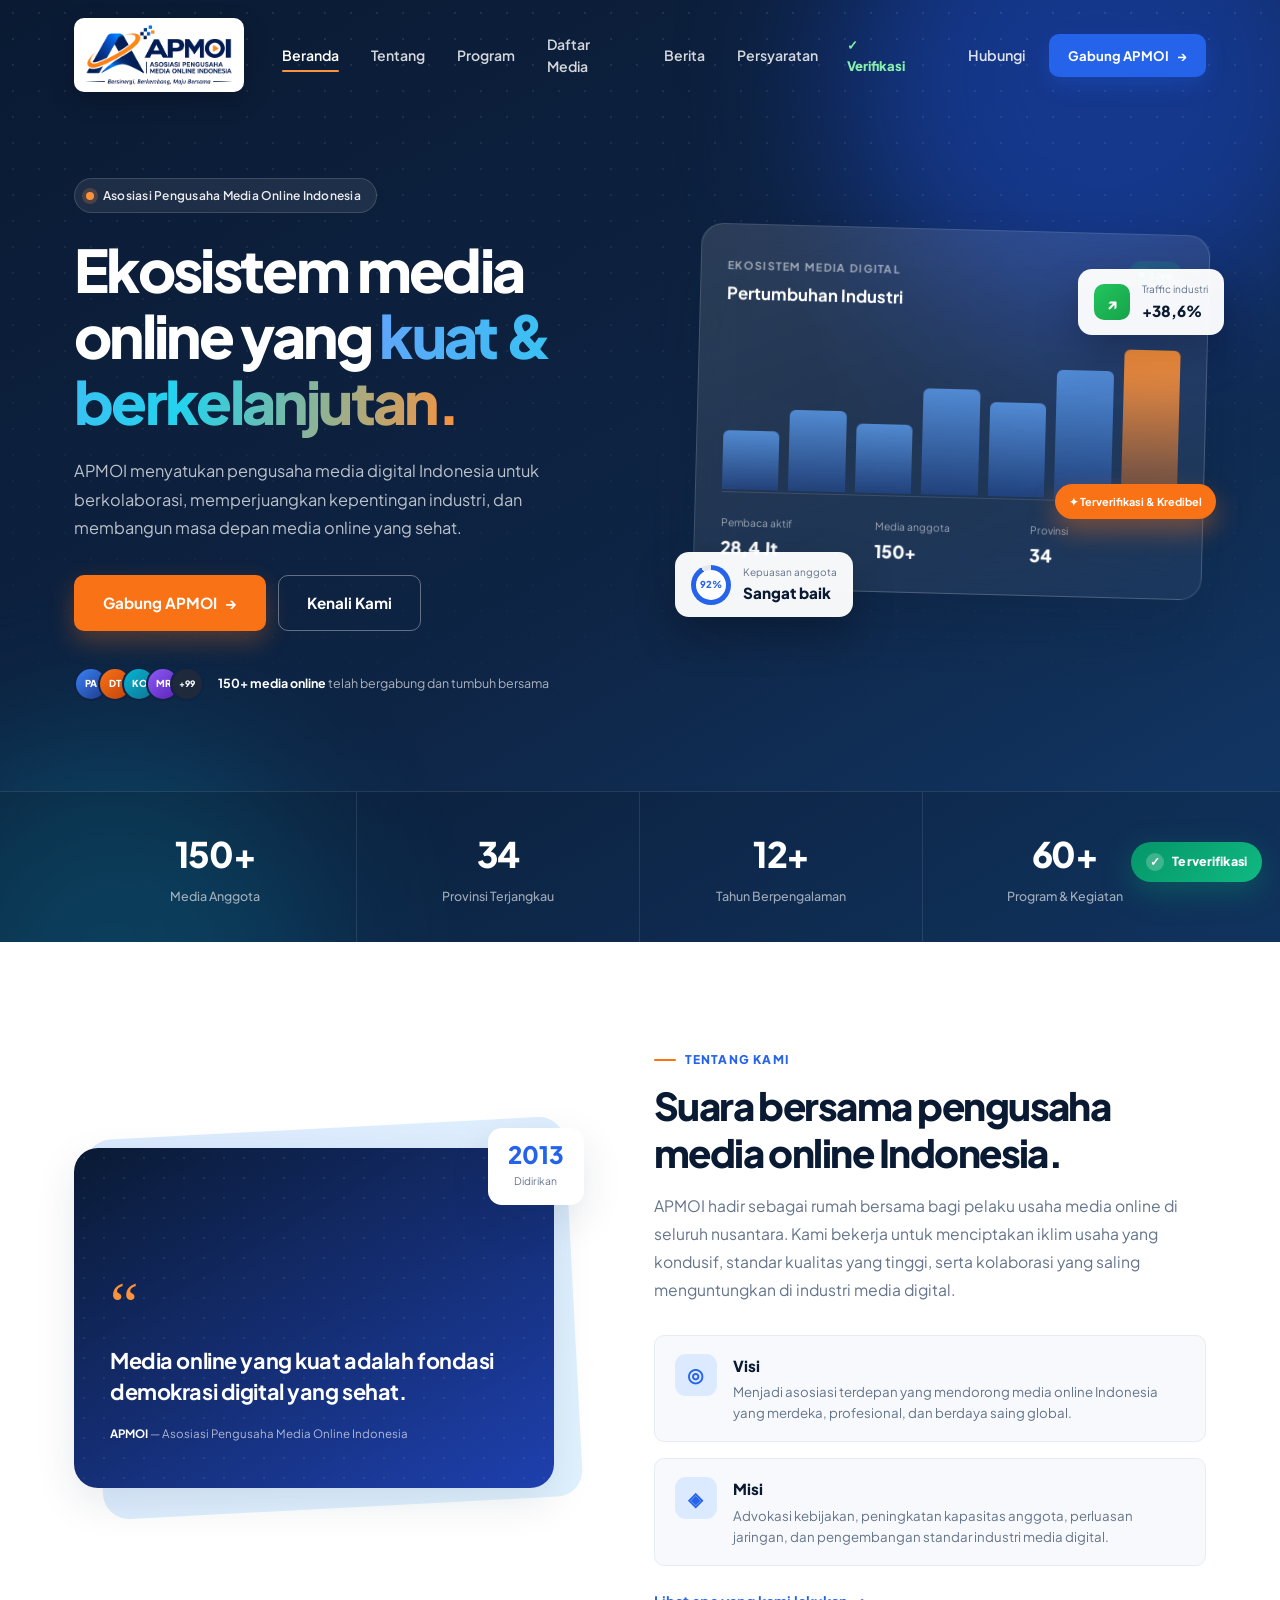
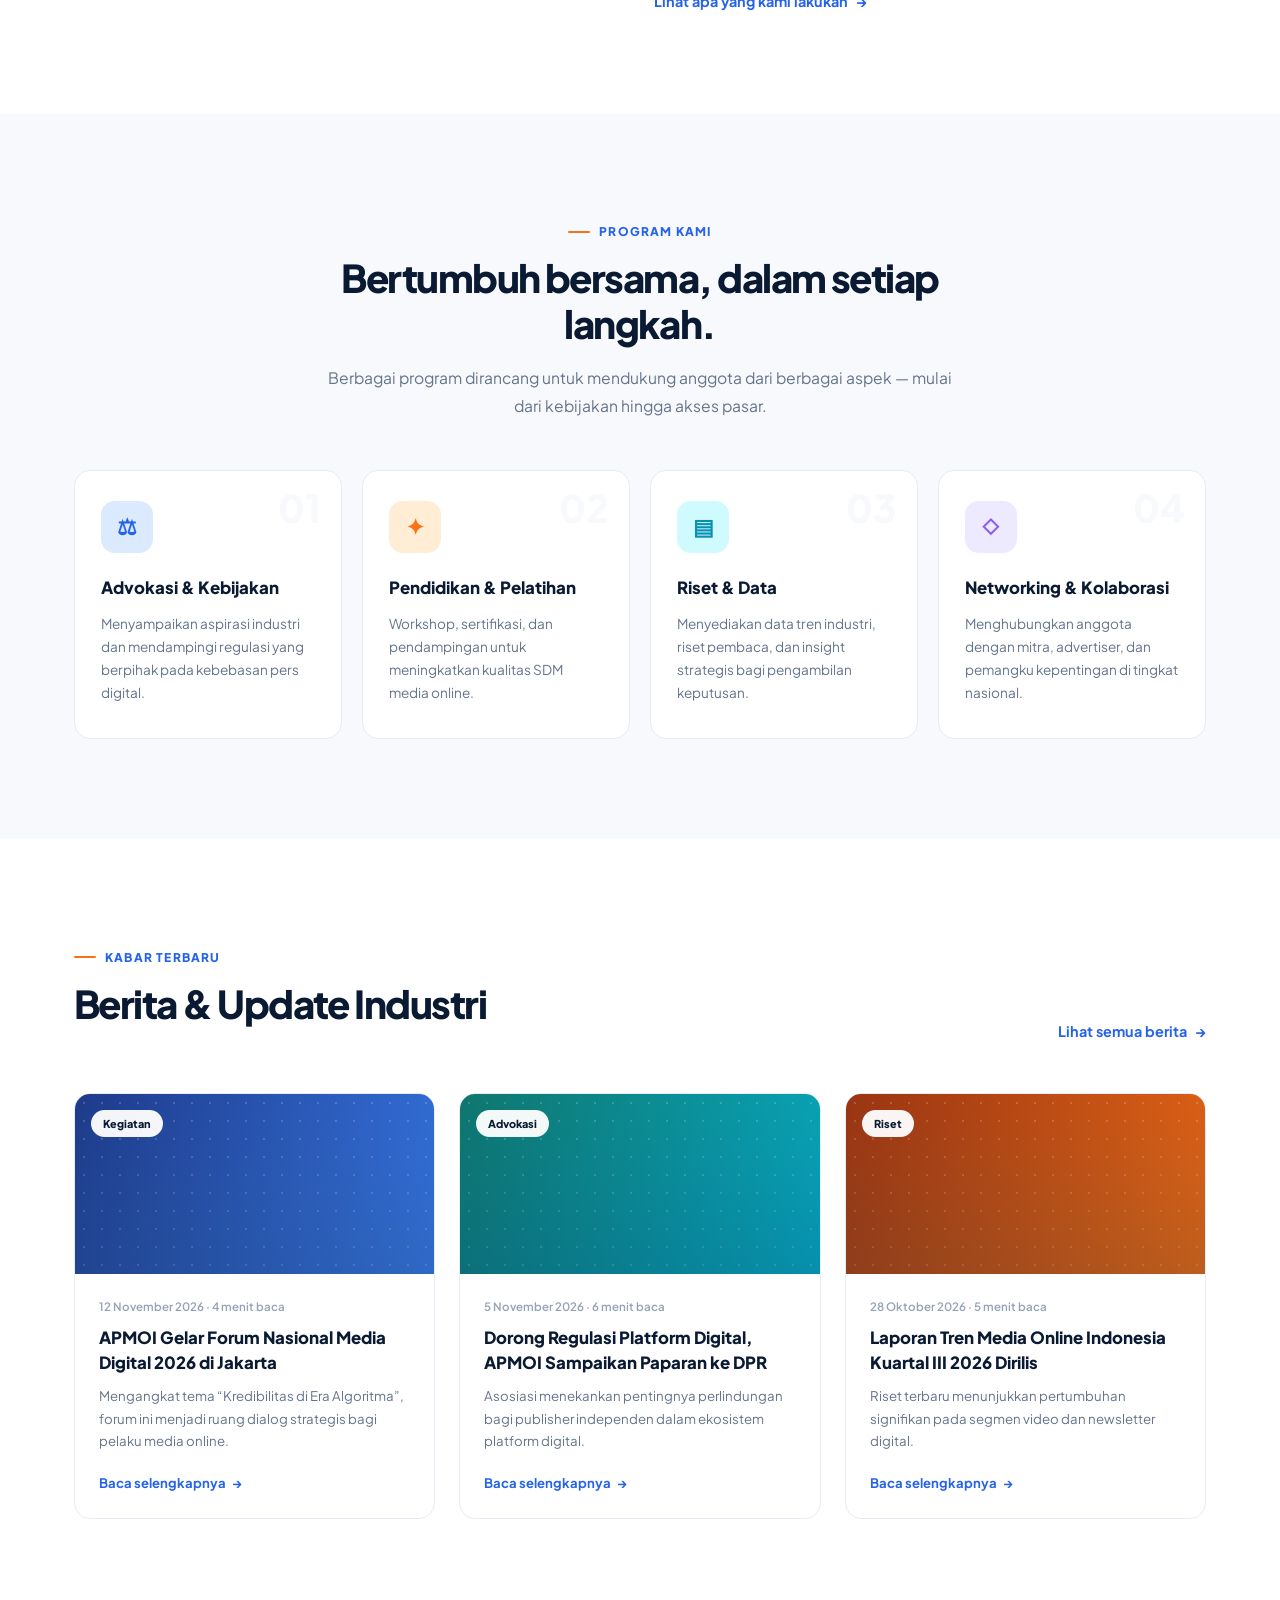
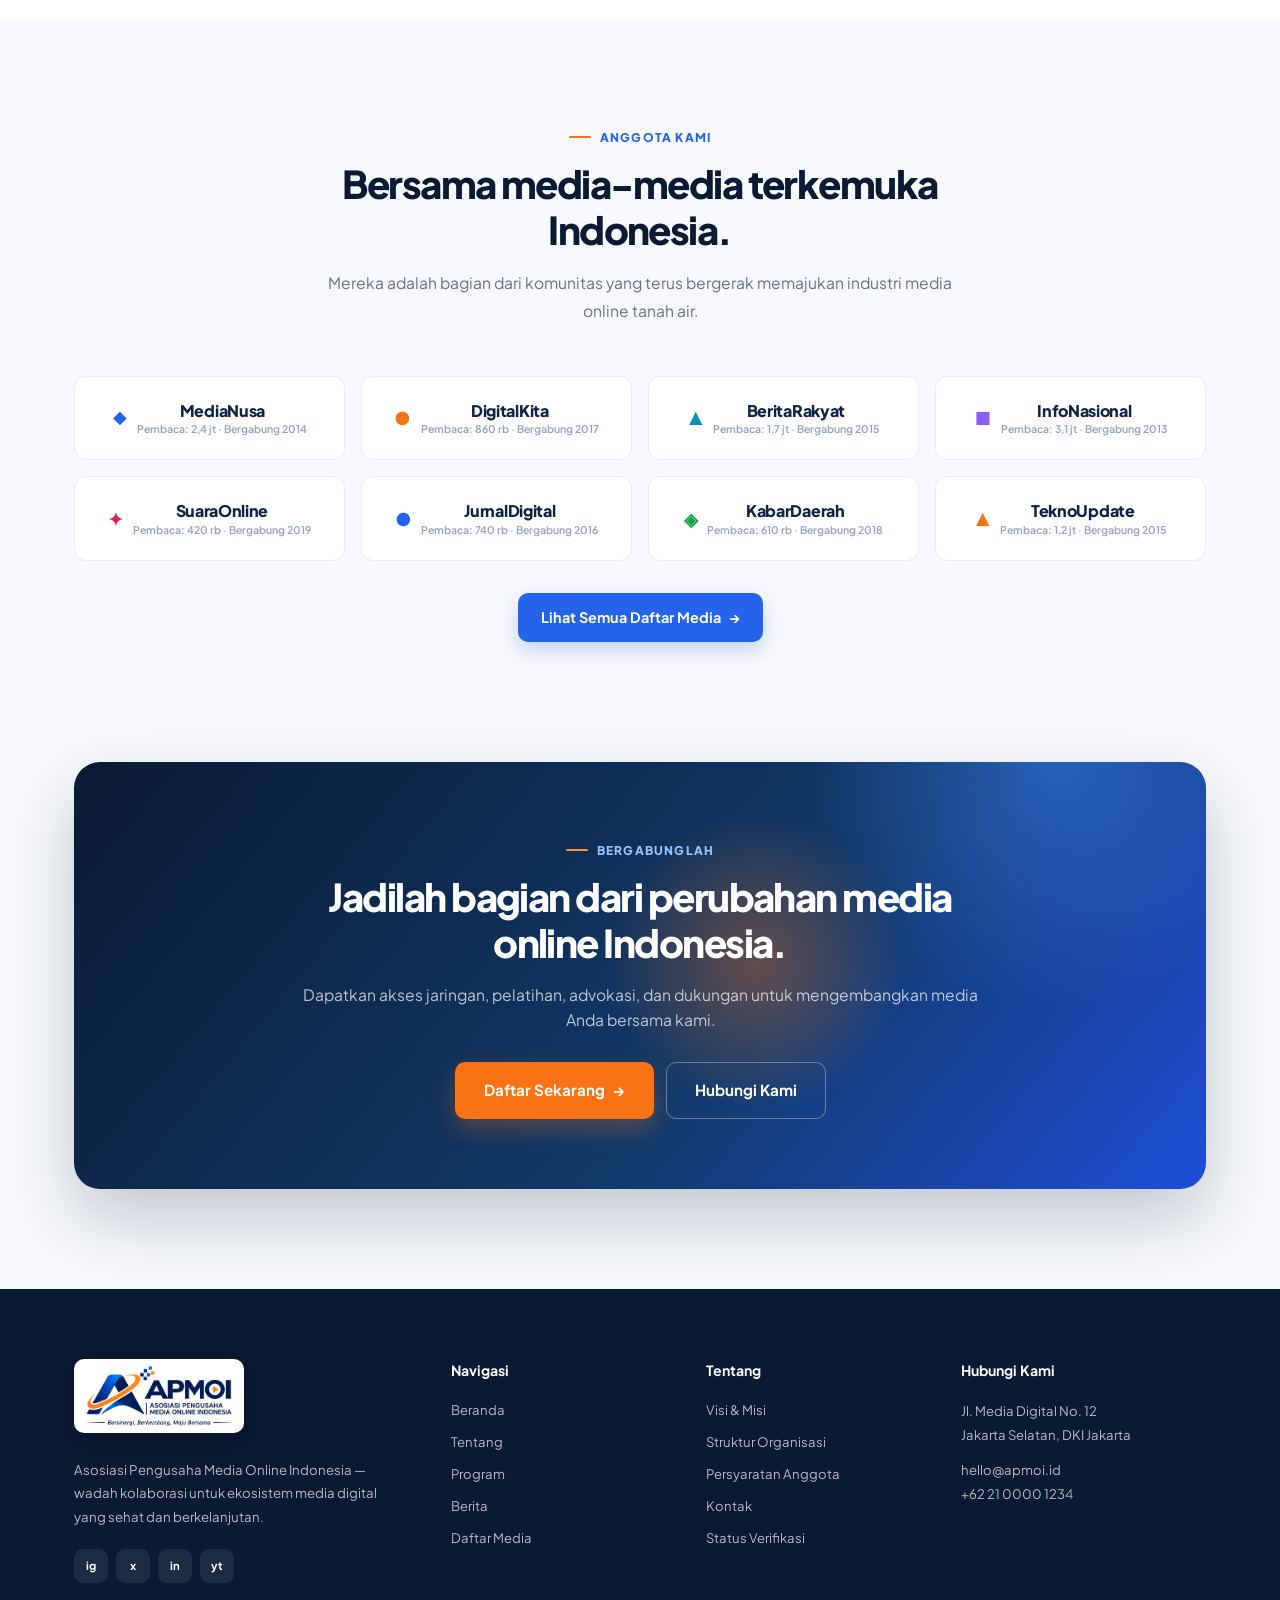
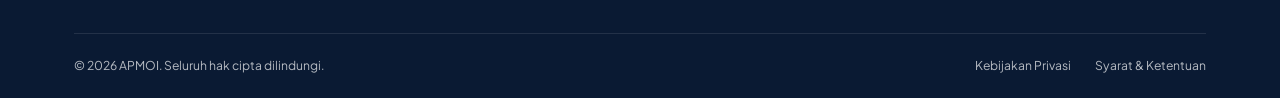
==== commit 990a1a37: "Tambah pembaca di link anggota beranda & segarkan cache PWA" ====
--- a/index.html
+++ b/index.html
@@ -257,14 +257,14 @@
           <p class="section-desc reveal">Mereka adalah bagian dari komunitas yang terus bergerak memajukan industri media online tanah air.</p>
         </div>
         <div class="logo-cloud reveal">
-          <a class="logo-item" href="media-detail.html?id=0"><span class="logo-glyph g1">◆</span> MediaNusa</a>
-          <a class="logo-item" href="media-detail.html?id=1"><span class="logo-glyph g2">●</span> DigitalKita</a>
-          <a class="logo-item" href="media-detail.html?id=2"><span class="logo-glyph g3">▲</span> BeritaRakyat</a>
-          <a class="logo-item" href="media-detail.html?id=3"><span class="logo-glyph g4">■</span> InfoNasional</a>
-          <a class="logo-item" href="media-detail.html?id=4"><span class="logo-glyph g5">✦</span> SuaraOnline</a>
-          <a class="logo-item" href="media-detail.html?id=5"><span class="logo-glyph g6">●</span> JurnalDigital</a>
-          <a class="logo-item" href="media-detail.html?id=6"><span class="logo-glyph g7">◈</span> KabarDaerah</a>
-          <a class="logo-item" href="media-detail.html?id=7"><span class="logo-glyph g8">▲</span> TeknoUpdate</a>
+          <a class="logo-item" href="media-detail.html?id=0"><span class="logo-glyph g1">◆</span><span class="logo-text">MediaNusa<small>Pembaca: 2,4 jt · Bergabung 2014</small></span></a>
+          <a class="logo-item" href="media-detail.html?id=1"><span class="logo-glyph g2">●</span><span class="logo-text">DigitalKita<small>Pembaca: 860 rb · Bergabung 2017</small></span></a>
+          <a class="logo-item" href="media-detail.html?id=2"><span class="logo-glyph g3">▲</span><span class="logo-text">BeritaRakyat<small>Pembaca: 1,7 jt · Bergabung 2015</small></span></a>
+          <a class="logo-item" href="media-detail.html?id=3"><span class="logo-glyph g4">■</span><span class="logo-text">InfoNasional<small>Pembaca: 3,1 jt · Bergabung 2013</small></span></a>
+          <a class="logo-item" href="media-detail.html?id=4"><span class="logo-glyph g5">✦</span><span class="logo-text">SuaraOnline<small>Pembaca: 420 rb · Bergabung 2019</small></span></a>
+          <a class="logo-item" href="media-detail.html?id=5"><span class="logo-glyph g6">●</span><span class="logo-text">JurnalDigital<small>Pembaca: 740 rb · Bergabung 2016</small></span></a>
+          <a class="logo-item" href="media-detail.html?id=6"><span class="logo-glyph g7">◈</span><span class="logo-text">KabarDaerah<small>Pembaca: 610 rb · Bergabung 2018</small></span></a>
+          <a class="logo-item" href="media-detail.html?id=7"><span class="logo-glyph g8">▲</span><span class="logo-text">TeknoUpdate<small>Pembaca: 1,2 jt · Bergabung 2015</small></span></a>
         </div>
         <div class="center" style="text-align:center;margin-top:32px"><a href="daftar-media.html" class="btn btn-primary">Lihat Semua Daftar Media <span>→</span></a></div>
       </div>
--- a/css/style.css
+++ b/css/style.css
@@ -379,6 +379,8 @@
 }
 .logo-item:hover { border-color: #bfdbfe; box-shadow: var(--shadow-sm); transform: translateY(-3px); color: var(--blue); }
 .logo-glyph { font-size: 1.1rem; }
+.logo-text { display: flex; flex-direction: column; align-items: center; gap: 3px; line-height: 1.2; }
+.logo-item small { font-size: 0.66rem; font-weight: 600; color: var(--muted-light); letter-spacing: 0; }
 .g1 { color: var(--blue); } .g2 { color: var(--orange); } .g3 { color: #0891b2; } .g4 { color: var(--purple); }
 .g5 { color: #e11d48; } .g6 { color: var(--blue); } .g7 { color: #16a34a; } .g8 { color: var(--orange); }
 
@@ -745,3 +747,68 @@
   .article-body { padding: 24px; }
   .article-cover { height: 180px; }
 }
+
+/* ---------- Status verifikasi & badge pembaca ---------- */
+.nav-link.verify-link { font-size: 0.82rem; padding: 8px 11px; font-weight: 800; }
+.site-header:not(.scrolled) .nav-link.verify-link { color: #86efac; }
+.site-header.scrolled .nav-link.verify-link { color: #059669; }
+.nav-link.verify-link.active::after { left: 11px; right: 11px; }
+
+.verify-badge {
+  position: fixed; right: 18px; bottom: 18px; z-index: 90;
+  display: inline-flex; align-items: center; gap: 8px;
+  padding: 10px 15px; border-radius: 100px;
+  background: linear-gradient(135deg, #059669, #10b981);
+  color: #fff; font-size: 0.78rem; font-weight: 800; letter-spacing: 0.01em;
+  box-shadow: 0 10px 30px rgba(5, 150, 105, 0.38);
+  transition: transform var(--transition), box-shadow var(--transition);
+}
+.verify-badge:hover, .verify-badge:focus-visible {
+  color: #fff; transform: translateY(-3px);
+  box-shadow: 0 16px 38px rgba(5, 150, 105, 0.48);
+}
+.verify-badge .vb-check {
+  width: 18px; height: 18px; flex: none; display: grid; place-items: center;
+  border-radius: 50%; background: rgba(255,255,255,0.22); font-size: 0.72rem; font-weight: 900;
+}
+
+.verify-hero {
+  display: flex; align-items: center; gap: 26px;
+  background: linear-gradient(135deg, #0a1a33 0%, #123a6b 100%);
+  color: #fff; border-radius: 20px; padding: 34px 38px; margin-bottom: 26px;
+  box-shadow: var(--shadow-md);
+}
+.verify-seal {
+  width: 74px; height: 74px; flex: none; border-radius: 50%;
+  display: grid; place-items: center; font-size: 2rem; font-weight: 800;
+  background: linear-gradient(135deg, #10b981, #059669);
+  box-shadow: 0 0 0 8px rgba(16, 185, 129, 0.16);
+}
+.verify-kicker {
+  display: inline-block; font-size: 0.7rem; font-weight: 800;
+  letter-spacing: 0.1em; text-transform: uppercase; color: #6ee7b7; margin-bottom: 8px;
+}
+.verify-hero h2 { font-size: 1.45rem; font-weight: 800; letter-spacing: -0.02em; line-height: 1.35; }
+.verify-hero p { font-size: 0.88rem; color: rgba(255,255,255,0.76); margin-top: 10px; line-height: 1.7; }
+.verify-hero p strong { color: #fff; }
+
+.verify-grid { display: grid; grid-template-columns: repeat(2, 1fr); gap: 16px; }
+.verify-item { display: flex; gap: 14px; background: var(--white); border: 1px solid var(--border); border-radius: 14px; padding: 20px; }
+.verify-icon { width: 32px; height: 32px; flex: none; border-radius: 50%; display: grid; place-items: center; font-size: 0.9rem; font-weight: 800; }
+.verify-icon.ok { background: #d1fae5; color: #059669; }
+.verify-icon.wait { background: #fef3c7; color: #d97706; }
+.verify-item h3 { font-size: 0.9rem; font-weight: 800; color: var(--navy); margin-bottom: 6px; }
+.verify-item p { font-size: 0.8rem; color: var(--muted); line-height: 1.7; }
+.verify-item code { font-size: 0.74rem; background: #f1f5f9; color: #0f172a; padding: 1px 5px; border-radius: 5px; word-break: break-all; }
+
+.verify-note { margin-top: 22px; background: #eff6ff; border-left: 3px solid var(--blue); border-radius: 0 12px 12px 0; padding: 20px 24px; }
+.verify-note h3 { font-size: 0.92rem; font-weight: 800; color: var(--navy); margin-bottom: 6px; }
+.verify-note p { font-size: 0.82rem; color: var(--muted); line-height: 1.75; }
+.verify-note a { color: var(--blue); font-weight: 700; text-decoration: underline; }
+
+@media (max-width: 640px) {
+  .verify-badge { right: 14px; bottom: 14px; padding: 9px 13px; font-size: 0.74rem; }
+  .verify-hero { flex-direction: column; align-items: flex-start; gap: 18px; padding: 26px 22px; }
+  .verify-hero h2 { font-size: 1.2rem; }
+  .verify-grid { grid-template-columns: 1fr; }
+}
